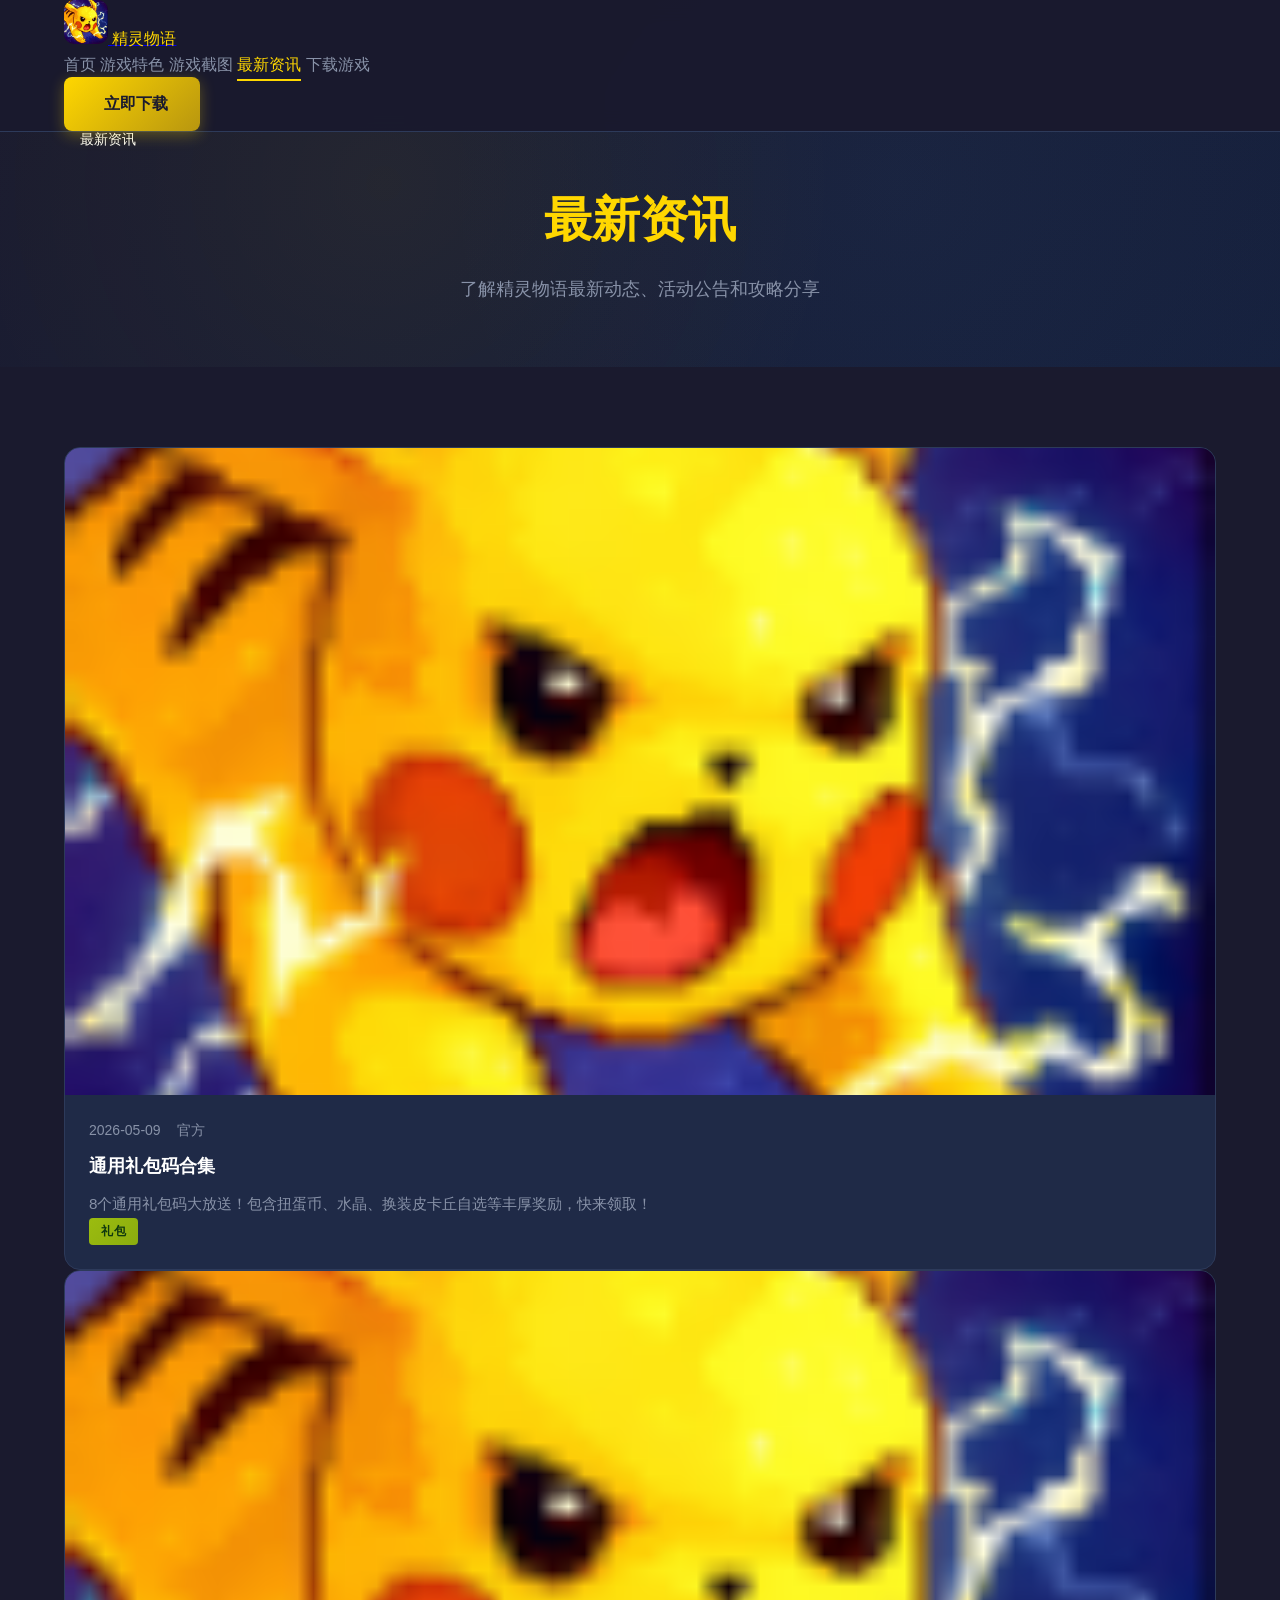
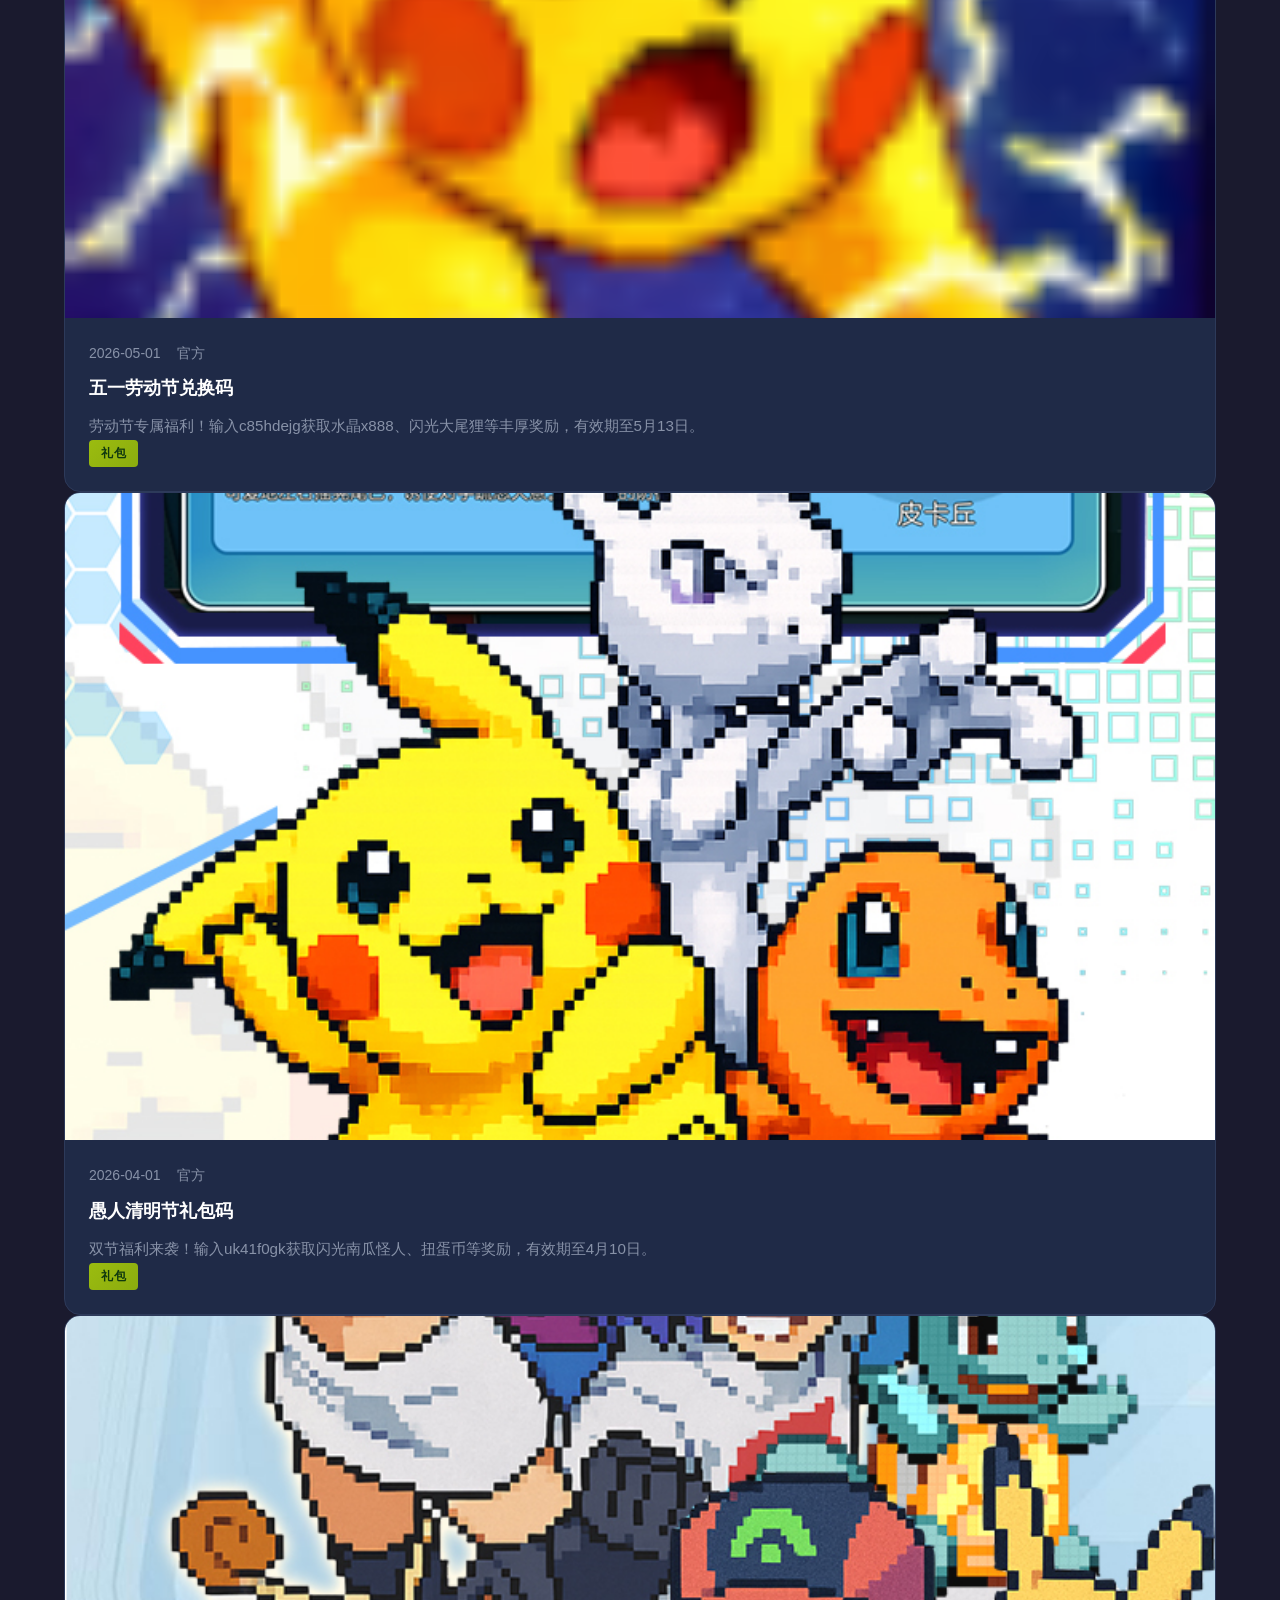
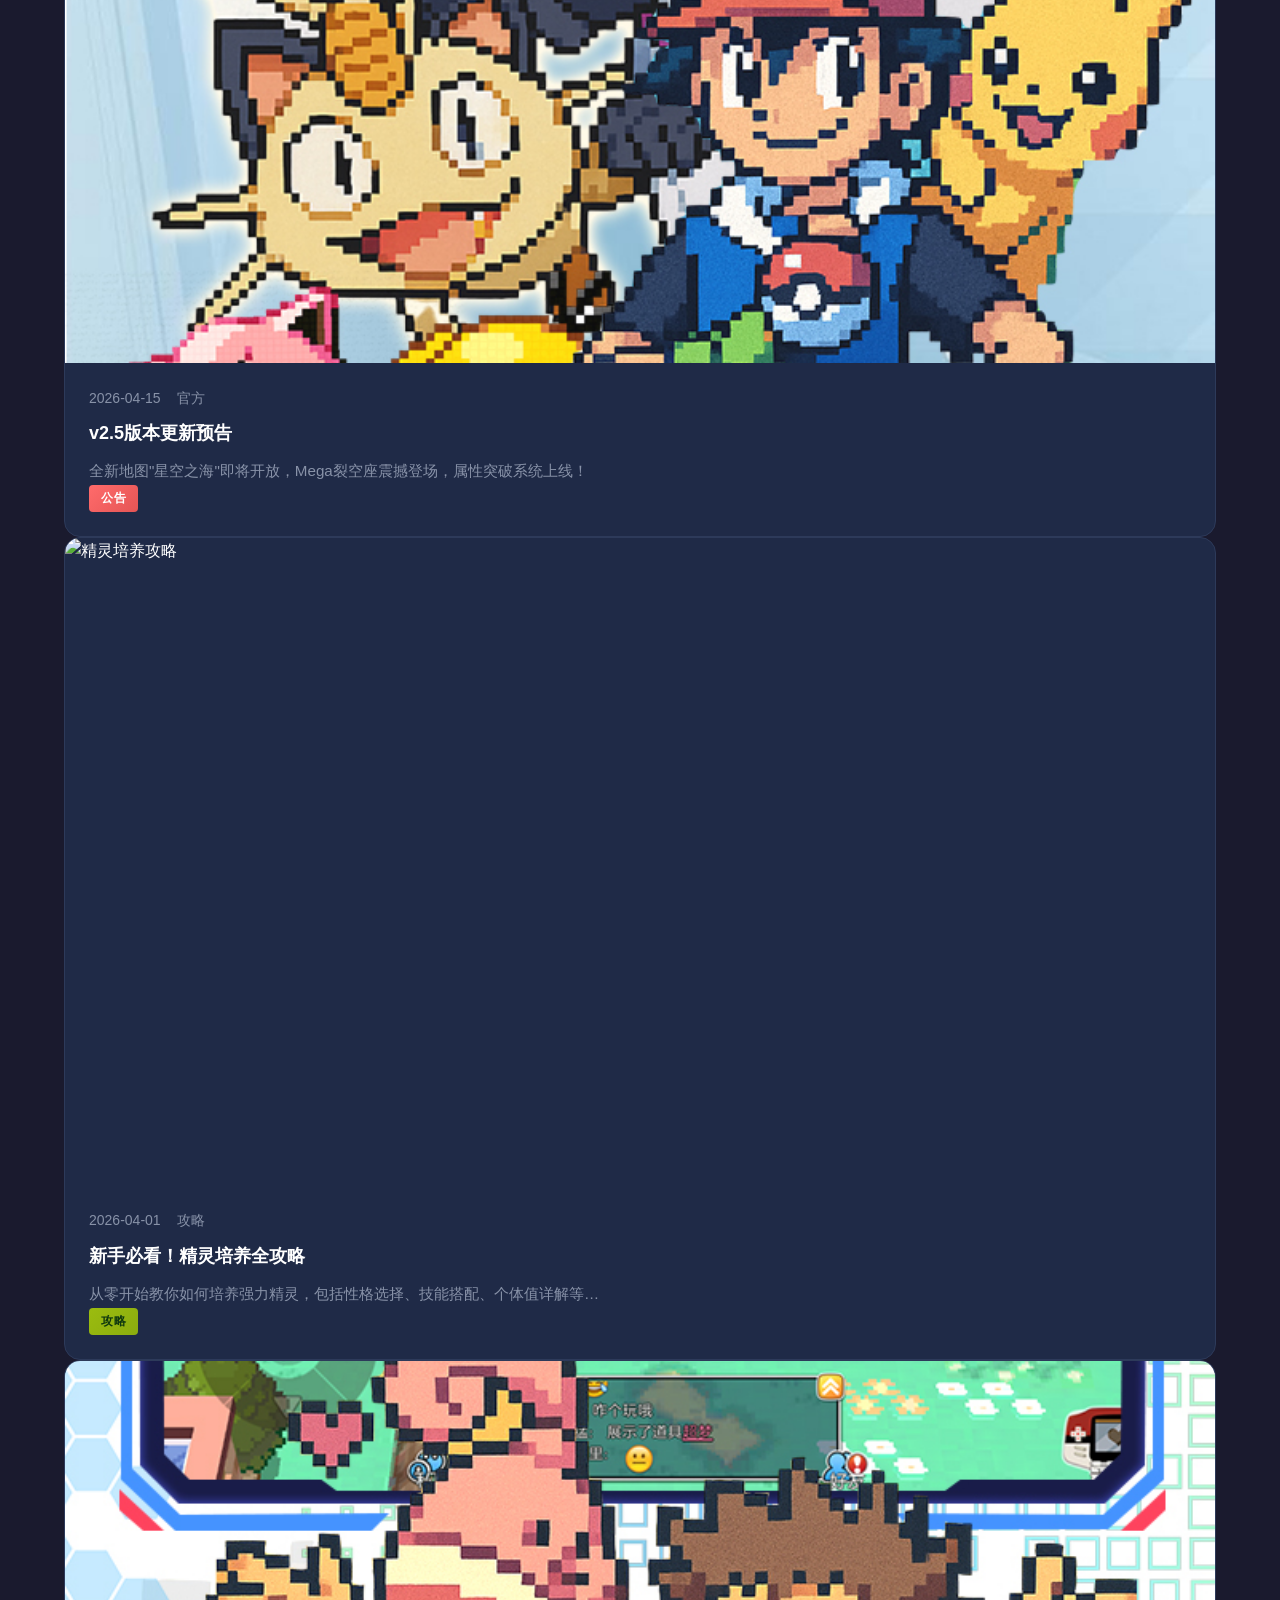
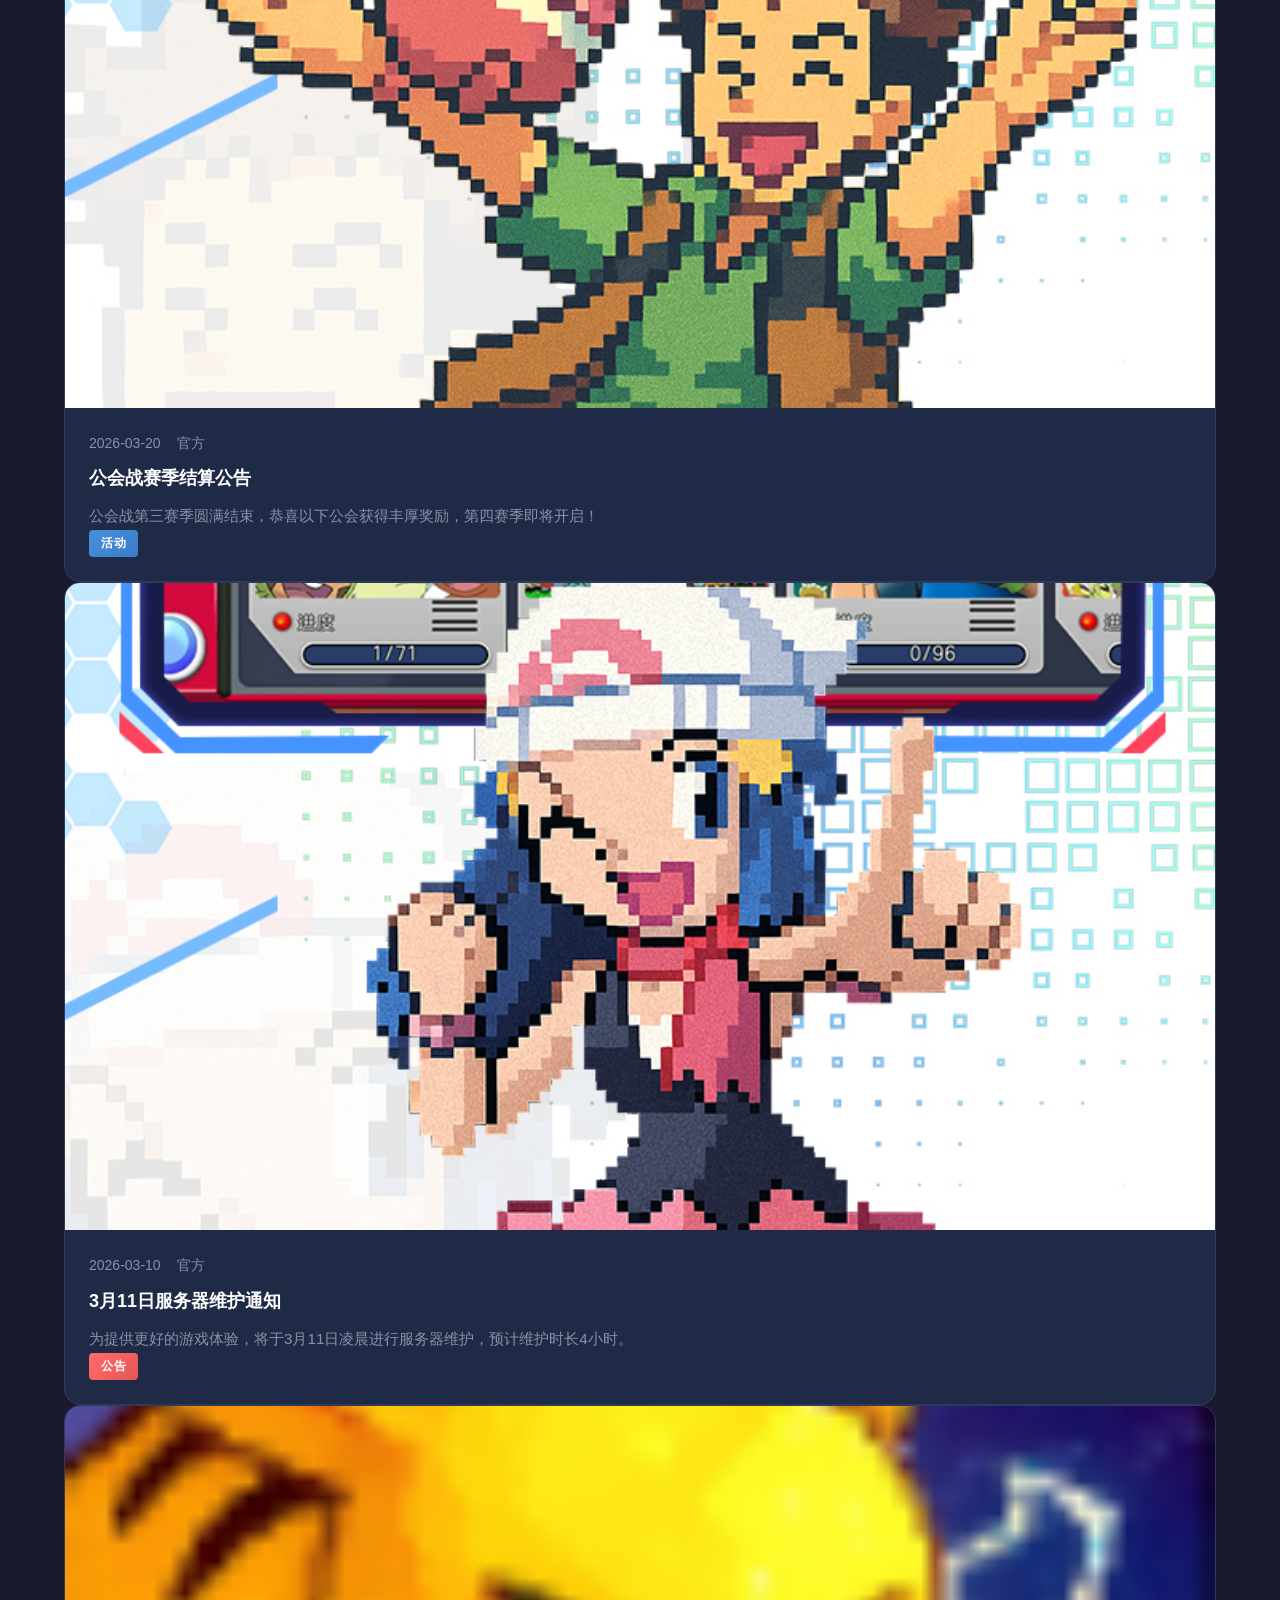
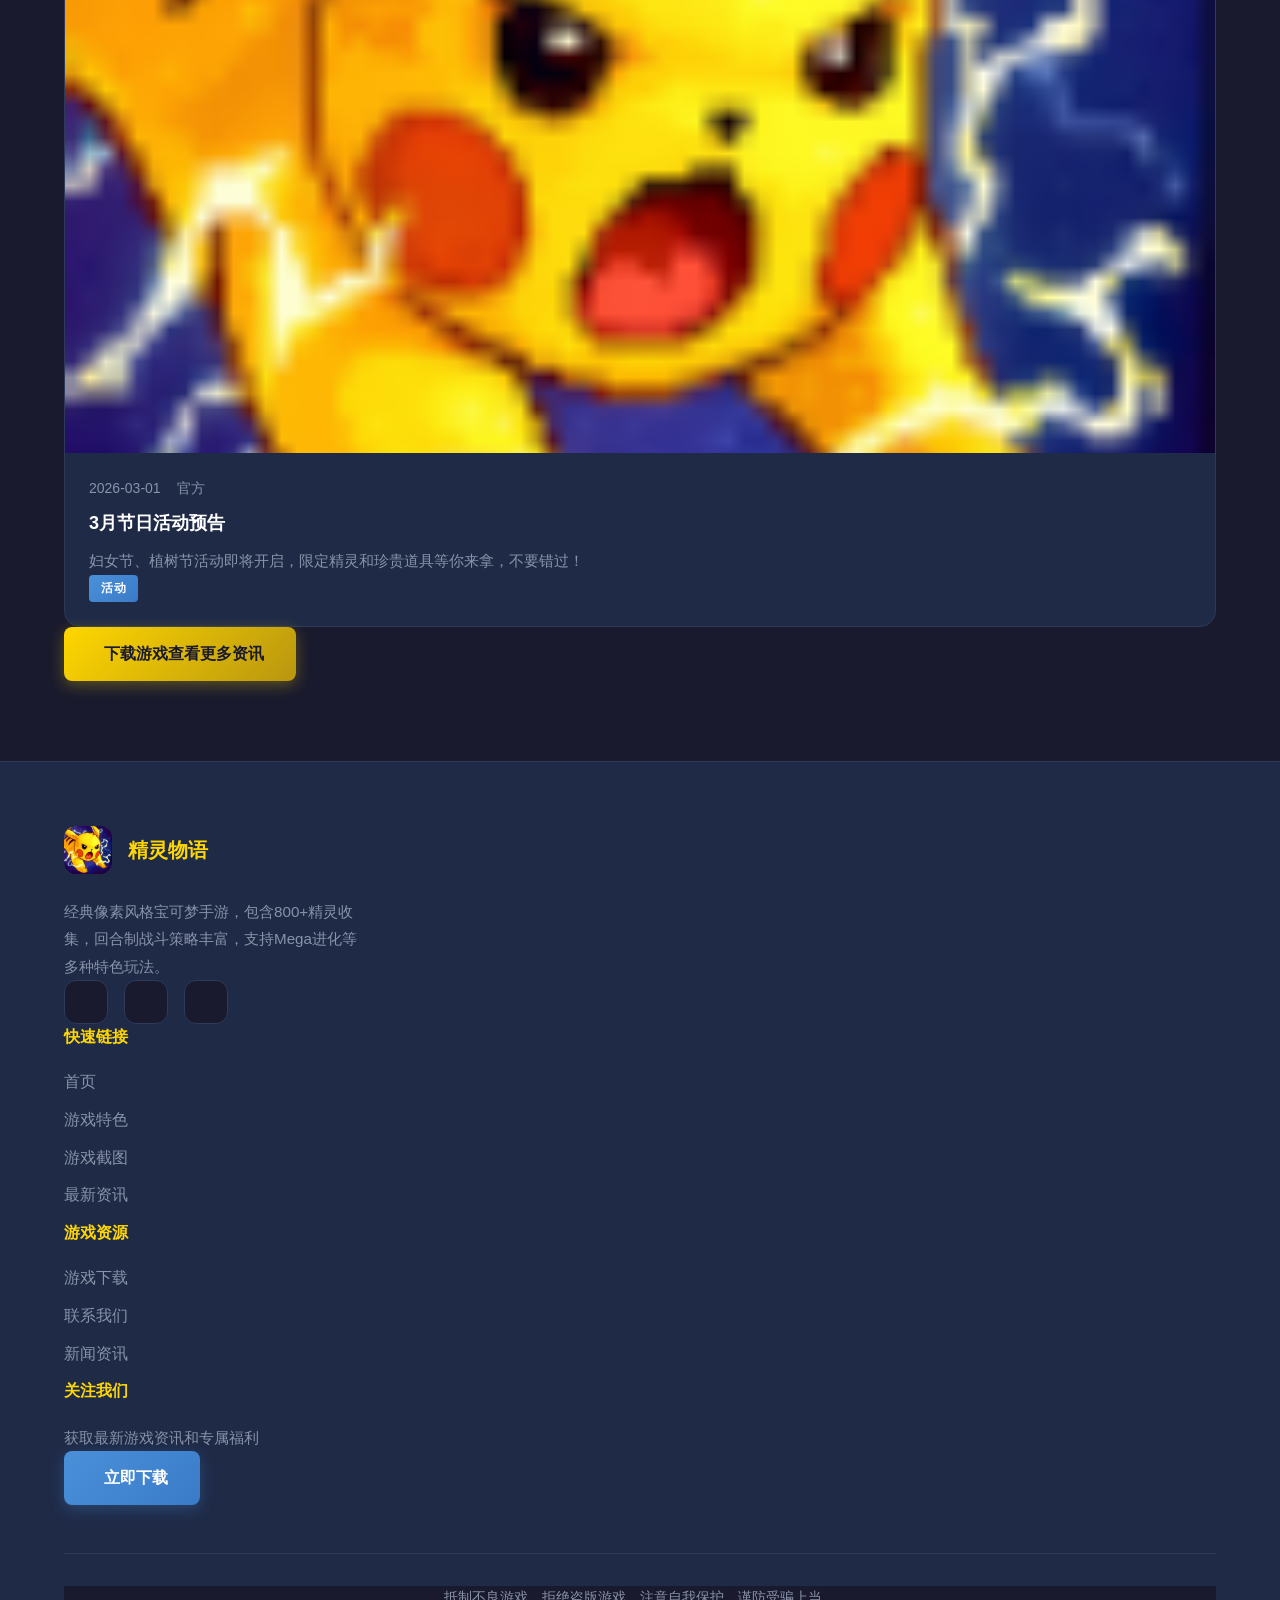
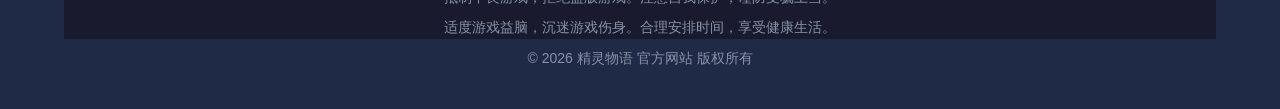
==== articles.html @ d5d8fe82 "Add files via upload" ====
<!DOCTYPE html>
<html lang="zh-CN">
<head>
    <meta charset="UTF-8">
    <meta name="viewport" content="width=device-width, initial-scale=1.0">
    <title>最新资讯 - 精灵物语官方网站</title>
    <meta name="keywords" content="精灵物语资讯, 精灵物语新闻, 精灵物语活动, 手游资讯, 游戏公告, 礼包码">
    <meta name="description" content="精灵物语最新资讯，包括游戏活动公告、更新预告、攻略分享、礼包码等，了解精灵物语最新动态！">
    <meta name="robots" content="index, follow">
    <meta name="theme-color" content="#1a1a2e">
    <link rel="canonical" href="https://kdyg.zdbjl.com/articles.html">
    
    <meta name="msvalidate.01" content="BING_VERIFICATION">
    <meta name="bingbot" content="index, follow">
    <meta name="application-name" content="精灵物语">
    <meta name="msapplication-TileColor" content="#1a1a2e">
    
    <meta property="og:title" content="最新资讯 - 精灵物语">
    <meta property="og:description" content="精灵物语最新资讯，游戏活动公告、更新预告、攻略分享、礼包码！">
    <meta property="og:type" content="website">
    <meta property="og:url" content="https://kdyg.zdbjl.com/articles.html">
    
    <link rel="icon" type="image/png" href="img/logo.png">

    <link rel="stylesheet" href="assets/bootstrap/css/bootstrap.min.css">
    <link rel="stylesheet" href="assets/libs/font-awesome/css/all.min.css">
    <link rel="stylesheet" href="css/style.css">
</head>
<body>
    <div id="jlwy-toast" class="jlwy-toast" role="status" aria-live="polite">
        <div class="jlwy-toast-icon"><i class="fas fa-check"></i></div>
        <span class="jlwy-toast-text"></span>
    </div>

    <header class="jlwy-header">
        <div class="jlwy-container">
            <div class="row align-items-center justify-content-between py-3">
                <div class="col-auto">
                    <a href="index.html" class="d-flex align-items-center gap-2 text-decoration-none">
                        <img src="img/logo.png" alt="精灵物语游戏Logo" width="44" height="44" style="border-radius: 10px;">
                        <span class="fs-4 fw-bold" style="color: var(--jlwy-primary);">精灵物语</span>
                    </a>
                </div>
                
                <nav class="col-auto d-none d-lg-flex align-items-center gap-4">
                    <a href="index.html" class="jlwy-nav-link">首页</a>
                    <a href="features.html" class="jlwy-nav-link">游戏特色</a>
                    <a href="gallery.html" class="jlwy-nav-link">游戏截图</a>
                    <a href="articles.html" class="jlwy-nav-link active">最新资讯</a>
                    <a href="download.html" class="jlwy-nav-link">下载游戏</a>
                </nav>

                <div class="col-auto d-flex align-items-center gap-3">
                    <a href="https://new.yinyouwl.com/y92.0l108/J8y_q4V-5qI8F04iez608g/47Zq.html" 
                       class="jlwy-btn jlwy-btn-primary d-none d-md-flex" target="_blank">
                        <i class="fas fa-download" aria-hidden="true"></i>立即下载
                    </a>
                    <button class="jlwy-mobile-menu-btn d-lg-none btn btn-link p-2" id="mobile-menu-btn" 
                            aria-label="打开菜单" style="color: var(--jlwy-primary); font-size: 1.5rem;">
                        <i class="fas fa-bars"></i>
                    </button>
                </div>
            </div>
        </div>

        <nav class="jlwy-mobile-menu d-lg-none" id="mobile-menu" aria-label="移动端导航">
            <div class="d-flex flex-column gap-1">
                <a href="index.html"><i class="fas fa-home me-2"></i>首页</a>
                <a href="features.html"><i class="fas fa-star me-2"></i>游戏特色</a>
                <a href="gallery.html"><i class="fas fa-images me-2"></i>游戏截图</a>
                <a href="articles.html" class="active"><i class="fas fa-newspaper me-2"></i>最新资讯</a>
                <a href="download.html"><i class="fas fa-download me-2"></i>下载游戏</a>
            </div>
        </nav>
    </header>

    <main>
        <section class="jlwy-page-header">
            <div class="jlwy-container position-relative">
                <nav class="jlwy-breadcrumb" aria-label="面包屑导航">
                    <a href="index.html"><i class="fas fa-home"></i></a>
                    <i class="fas fa-angle-right"></i>
                    <span>最新资讯</span>
                </nav>
                <h1><i class="fas fa-newspaper me-2"></i>最新资讯</h1>
                <p>了解精灵物语最新动态、活动公告和攻略分享</p>
            </div>
        </section>

        <section class="jlwy-section">
            <div class="jlwy-container">
                <div class="row g-4" id="articles-grid">
                    <div class="col-md-6 col-lg-4 jlwy-fade-in">
                        <article class="jlwy-article-card" data-category="gift">
                            <div class="jlwy-article-image">
                                <img src="img/logo.png" alt="通用礼包码合集" loading="lazy">
                            </div>
                            <div class="jlwy-article-body">
                                <div class="jlwy-article-meta">
                                    <span><i class="far fa-calendar me-1"></i>2026-05-09</span>
                                    <span><i class="far fa-user me-1"></i>官方</span>
                                </div>
                                <h2 class="jlwy-article-title">
                                    <a href="articles/article-20260509.html">通用礼包码合集</a>
                                </h2>
                                <p class="jlwy-article-excerpt">8个通用礼包码大放送！包含扭蛋币、水晶、换装皮卡丘自选等丰厚奖励，快来领取！</p>
                                <span class="pixel-badge pixel-badge-green">礼包</span>
                            </div>
                        </article>
                    </div>

                    <div class="col-md-6 col-lg-4 jlwy-fade-in jlwy-delay-1">
                        <article class="jlwy-article-card" data-category="gift">
                            <div class="jlwy-article-image">
                                <img src="img/logo.png" alt="五一劳动节兑换码" loading="lazy">
                            </div>
                            <div class="jlwy-article-body">
                                <div class="jlwy-article-meta">
                                    <span><i class="far fa-calendar me-1"></i>2026-05-01</span>
                                    <span><i class="far fa-user me-1"></i>官方</span>
                                </div>
                                <h2 class="jlwy-article-title">
                                    <a href="articles/article-20260501-new.html">五一劳动节兑换码</a>
                                </h2>
                                <p class="jlwy-article-excerpt">劳动节专属福利！输入c85hdejg获取水晶x888、闪光大尾狸等丰厚奖励，有效期至5月13日。</p>
                                <span class="pixel-badge pixel-badge-green">礼包</span>
                            </div>
                        </article>
                    </div>

                    <div class="col-md-6 col-lg-4 jlwy-fade-in jlwy-delay-2">
                        <article class="jlwy-article-card" data-category="gift">
                            <div class="jlwy-article-image">
                                <img src="img/1.jpg" alt="愚人清明节礼包码" loading="lazy">
                            </div>
                            <div class="jlwy-article-body">
                                <div class="jlwy-article-meta">
                                    <span><i class="far fa-calendar me-1"></i>2026-04-01</span>
                                    <span><i class="far fa-user me-1"></i>官方</span>
                                </div>
                                <h2 class="jlwy-article-title">
                                    <a href="articles/article-20260401.html">愚人清明节礼包码</a>
                                </h2>
                                <p class="jlwy-article-excerpt">双节福利来袭！输入uk41f0gk获取闪光南瓜怪人、扭蛋币等奖励，有效期至4月10日。</p>
                                <span class="pixel-badge pixel-badge-green">礼包</span>
                            </div>
                        </article>
                    </div>

                    <div class="col-md-6 col-lg-4 jlwy-fade-in jlwy-delay-1">
                        <article class="jlwy-article-card" data-category="announcement">
                            <div class="jlwy-article-image">
                                <img src="img/2.jpg" alt="精灵物语版本更新公告" loading="lazy">
                            </div>
                            <div class="jlwy-article-body">
                                <div class="jlwy-article-meta">
                                    <span><i class="far fa-calendar me-1"></i>2026-04-15</span>
                                    <span><i class="far fa-user me-1"></i>官方</span>
                                </div>
                                <h2 class="jlwy-article-title">
                                    <a href="articles/article-20260415.html">v2.5版本更新预告</a>
                                </h2>
                                <p class="jlwy-article-excerpt">全新地图"星空之海"即将开放，Mega裂空座震撼登场，属性突破系统上线！</p>
                                <span class="pixel-badge pixel-badge-accent">公告</span>
                            </div>
                        </article>
                    </div>

                    <div class="col-md-6 col-lg-4 jlwy-fade-in jlwy-delay-2">
                        <article class="jlwy-article-card" data-category="guide">
                            <div class="jlwy-article-image">
                                <img src="img/3.jpg" alt="精灵培养攻略" loading="lazy">
                            </div>
                            <div class="jlwy-article-body">
                                <div class="jlwy-article-meta">
                                    <span><i class="far fa-calendar me-1"></i>2026-04-01</span>
                                    <span><i class="far fa-user me-1"></i>攻略</span>
                                </div>
                                <h2 class="jlwy-article-title">
                                    <a href="articles/article-20260401.html">新手必看！精灵培养全攻略</a>
                                </h2>
                                <p class="jlwy-article-excerpt">从零开始教你如何培养强力精灵，包括性格选择、技能搭配、个体值详解等…</p>
                                <span class="pixel-badge pixel-badge-green">攻略</span>
                            </div>
                        </article>
                    </div>

                    <div class="col-md-6 col-lg-4 jlwy-fade-in jlwy-delay-3">
                        <article class="jlwy-article-card" data-category="activity">
                            <div class="jlwy-article-image">
                                <img src="img/4.jpg" alt="精灵物语公会战" loading="lazy">
                            </div>
                            <div class="jlwy-article-body">
                                <div class="jlwy-article-meta">
                                    <span><i class="far fa-calendar me-1"></i>2026-03-20</span>
                                    <span><i class="far fa-user me-1"></i>官方</span>
                                </div>
                                <h2 class="jlwy-article-title">
                                    <a href="articles/article-20260320.html">公会战赛季结算公告</a>
                                </h2>
                                <p class="jlwy-article-excerpt">公会战第三赛季圆满结束，恭喜以下公会获得丰厚奖励，第四赛季即将开启！</p>
                                <span class="pixel-badge pixel-badge-secondary">活动</span>
                            </div>
                        </article>
                    </div>

                    <div class="col-md-6 col-lg-4 jlwy-fade-in jlwy-delay-4">
                        <article class="jlwy-article-card" data-category="announcement">
                            <div class="jlwy-article-image">
                                <img src="img/5.jpg" alt="精灵物语维护公告" loading="lazy">
                            </div>
                            <div class="jlwy-article-body">
                                <div class="jlwy-article-meta">
                                    <span><i class="far fa-calendar me-1"></i>2026-03-10</span>
                                    <span><i class="far fa-user me-1"></i>官方</span>
                                </div>
                                <h2 class="jlwy-article-title">
                                    <a href="articles/article-20260310.html">3月11日服务器维护通知</a>
                                </h2>
                                <p class="jlwy-article-excerpt">为提供更好的游戏体验，将于3月11日凌晨进行服务器维护，预计维护时长4小时。</p>
                                <span class="pixel-badge pixel-badge-accent">公告</span>
                            </div>
                        </article>
                    </div>

                    <div class="col-md-6 col-lg-4 jlwy-fade-in jlwy-delay-5">
                        <article class="jlwy-article-card" data-category="activity">
                            <div class="jlwy-article-image">
                                <img src="img/logo.png" alt="精灵物语节日活动" loading="lazy">
                            </div>
                            <div class="jlwy-article-body">
                                <div class="jlwy-article-meta">
                                    <span><i class="far fa-calendar me-1"></i>2026-03-01</span>
                                    <span><i class="far fa-user me-1"></i>官方</span>
                                </div>
                                <h2 class="jlwy-article-title">
                                    <a href="articles/article-20260301.html">3月节日活动预告</a>
                                </h2>
                                <p class="jlwy-article-excerpt">妇女节、植树节活动即将开启，限定精灵和珍贵道具等你来拿，不要错过！</p>
                                <span class="pixel-badge pixel-badge-secondary">活动</span>
                            </div>
                        </article>
                    </div>
                </div>

                <div class="text-center mt-5 jlwy-fade-in">
                    <a href="https://new.yinyouwl.com/y92.0l108/J8y_q4V-5qI8F04iez608g/47Zq.html" 
                       class="jlwy-btn jlwy-btn-primary" target="_blank">
                        <i class="fas fa-download me-2"></i>下载游戏查看更多资讯
                    </a>
                </div>
            </div>
        </section>
    </main>

    <footer class="jlwy-footer">
        <div class="jlwy-container">
            <div class="row g-5 mb-5">
                <div class="col-lg-4">
                    <div class="jlwy-footer-brand">
                        <img src="img/logo.png" alt="精灵物语">
                        <span class="jlwy-footer-title">精灵物语</span>
                    </div>
                    <p class="jlwy-footer-text">经典像素风格宝可梦手游，包含800+精灵收集，回合制战斗策略丰富，支持Mega进化等多种特色玩法。</p>
                    <div class="jlwy-social-links mt-4">
                        <a href="javascript:void(0)" class="jlwy-social-link" aria-label="微信" aria-disabled="true"><i class="fab fa-weixin"></i></a>
                        <a href="javascript:void(0)" class="jlwy-social-link" aria-label="QQ" aria-disabled="true"><i class="fab fa-qq"></i></a>
                        <a href="javascript:void(0)" class="jlwy-social-link" aria-label="微博" aria-disabled="true"><i class="fab fa-weibo"></i></a>
                    </div>
                </div>
                <div class="col-6 col-lg-2">
                    <h4 class="jlwy-footer-title-section">快速链接</h4>
                    <ul class="jlwy-footer-links">
                        <li><a href="index.html">首页</a></li>
                        <li><a href="features.html">游戏特色</a></li>
                        <li><a href="gallery.html">游戏截图</a></li>
                        <li><a href="articles.html">最新资讯</a></li>
                    </ul>
                </div>
                <div class="col-6 col-lg-2">
                    <h4 class="jlwy-footer-title-section">游戏资源</h4>
                    <ul class="jlwy-footer-links">
                        <li><a href="download.html">游戏下载</a></li>
                        <li><a href="contact.html">联系我们</a></li>
                        <li><a href="articles.html">新闻资讯</a></li>
                    </ul>
                </div>
                <div class="col-lg-4">
                    <h4 class="jlwy-footer-title-section">关注我们</h4>
                    <p class="jlwy-footer-text mb-3">获取最新游戏资讯和专属福利</p>
                    <a href="https://new.yinyouwl.com/y92.0l108/J8y_q4V-5qI8F04iez608g/47Zq.html" 
                       class="jlwy-btn jlwy-btn-secondary" target="_blank">
                        <i class="fas fa-download me-2"></i>立即下载
                    </a>
                </div>
            </div>
            <div class="jlwy-footer-bottom">
                <div class="p-4 rounded-3 mb-4" style="background: var(--jlwy-bg);">
                    <p class="text-white-50 text-center mb-2" style="font-size: 0.875rem;">
                        <i class="fas fa-exclamation-triangle me-2" style="color: var(--jlwy-warning);"></i>
                        抵制不良游戏，拒绝盗版游戏。注意自我保护，谨防受骗上当。
                    </p>
                    <p class="text-white-50 text-center mb-0" style="font-size: 0.875rem;">适度游戏益脑，沉迷游戏伤身。合理安排时间，享受健康生活。</p>
                </div>
                <p style="color: var(--jlwy-text-muted); font-size: 0.875rem;">© 2026 精灵物语 官方网站 版权所有</p>
            </div>
        </div>
    </footer>

    <button id="back-to-top" class="jlwy-back-to-top" onclick="scrollToTop()" aria-label="返回顶部">
        <i class="fas fa-arrow-up"></i>
    </button>

    <script src="assets/js/jquery-4.0.0.min.js"></script>
    <script src="assets/bootstrap/js/bootstrap.bundle.min.js"></script>
    <script src="js/main.js"></script>
</body>
</html>
---- css/style.css ----
:root {
    --jlwy-primary: #FFD700;
    --jlwy-primary-dark: #B8960F;
    --jlwy-secondary: #4A90D9;
    --jlwy-accent: #FF6B6B;
    --jlwy-bg: #1a1a2e;
    --jlwy-bg-light: #16213e;
    --jlwy-bg-card: #1f2a47;
    --jlwy-border: #2d3a5a;
    --jlwy-border-light: #3d4a6a;
    --jlwy-text: #ffffff;
    --jlwy-text-muted: #8892a8;
    --jlwy-text-dark: #1a1a2e;
    --jlwy-success: #4ade80;
    --jlwy-warning: #fbbf24;
    --jlwy-pixel-green: #9bbc0f;
    --jlwy-pixel-green-dark: #8bac0f;
    --jlwy-pixel-blue: #306230;
    --jlwy-pixel-light: #0f380f;
}

* {
    margin: 0;
    padding: 0;
    box-sizing: border-box;
}

html {
    scroll-behavior: smooth;
}

body {
    font-family: -apple-system, BlinkMacSystemFont, 'Segoe UI', Roboto, 'Helvetica Neue', Arial, sans-serif;
    background-color: var(--jlwy-bg);
    color: var(--jlwy-text);
    line-height: 1.6;
    overflow-x: hidden;
}

.jlwy-container {
    max-width: 1200px;
    margin: 0 auto;
    padding: 0 1.5rem;
}

.jlwy-section {
    padding: 5rem 0;
}

.jlwy-section-title {
    text-align: center;
    margin-bottom: 3rem;
}

.jlwy-section-title h2 {
    font-size: clamp(1.75rem, 4vw, 2.5rem);
    font-weight: 700;
    color: var(--jlwy-primary);
    margin-bottom: 1rem;
    letter-spacing: -0.02em;
}

.jlwy-section-title p {
    color: var(--jlwy-text-muted);
    font-size: 1.1rem;
    max-width: 600px;
    margin: 0 auto;
}

.jlwy-title-bar {
    width: 60px;
    height: 4px;
    background: linear-gradient(90deg, var(--jlwy-primary), var(--jlwy-accent));
    margin: 1rem auto;
    border-radius: 2px;
}

.pixel-badge {
    display: inline-block;
    padding: 0.25rem 0.75rem;
    font-size: 0.75rem;
    font-weight: 600;
    border-radius: 4px;
    background: linear-gradient(135deg, var(--jlwy-primary), var(--jlwy-primary-dark));
    color: var(--jlwy-text-dark);
    text-transform: uppercase;
    letter-spacing: 0.05em;
}

.pixel-badge-secondary {
    background: linear-gradient(135deg, var(--jlwy-secondary), #3a7bc8);
    color: white;
}

.pixel-badge-accent {
    background: linear-gradient(135deg, var(--jlwy-accent), #e55555);
    color: white;
}

.pixel-badge-green {
    background: linear-gradient(135deg, var(--jlwy-pixel-green), var(--jlwy-pixel-green-dark));
    color: var(--jlwy-pixel-light);
}

.jlwy-btn {
    display: inline-flex;
    align-items: center;
    justify-content: center;
    gap: 0.5rem;
    padding: 0.875rem 2rem;
    font-size: 1rem;
    font-weight: 600;
    border: none;
    border-radius: 8px;
    cursor: pointer;
    transition: all 0.3s ease;
    text-decoration: none;
}

.jlwy-btn-primary {
    background: linear-gradient(135deg, var(--jlwy-primary), var(--jlwy-primary-dark));
    color: var(--jlwy-text-dark);
    box-shadow: 0 4px 15px rgba(255, 215, 0, 0.3);
}

.jlwy-btn-primary:hover {
    transform: translateY(-2px);
    box-shadow: 0 6px 20px rgba(255, 215, 0, 0.4);
    color: var(--jlwy-text-dark);
}

.jlwy-btn-secondary {
    background: linear-gradient(135deg, var(--jlwy-secondary), #3a7bc8);
    color: white;
    box-shadow: 0 4px 15px rgba(74, 144, 217, 0.3);
}

.jlwy-btn-secondary:hover {
    transform: translateY(-2px);
    box-shadow: 0 6px 20px rgba(74, 144, 217, 0.4);
    color: white;
}

.jlwy-btn-outline {
    background: transparent;
    border: 2px solid var(--jlwy-primary);
    color: var(--jlwy-primary);
}

.jlwy-btn-outline:hover {
    background: var(--jlwy-primary);
    color: var(--jlwy-text-dark);
}

.jlwy-card {
    background: var(--jlwy-bg-card);
    border: 1px solid var(--jlwy-border);
    border-radius: 16px;
    overflow: hidden;
    transition: all 0.3s ease;
}

.jlwy-card:hover {
    transform: translateY(-4px);
    box-shadow: 0 12px 40px rgba(0, 0, 0, 0.3);
    border-color: var(--jlwy-border-light);
}

.jlwy-card-image {
    position: relative;
    overflow: hidden;
    aspect-ratio: 16 / 10;
}

.jlwy-card-image img {
    width: 100%;
    height: 100%;
    object-fit: cover;
    transition: transform 0.4s ease;
}

.jlwy-card:hover .jlwy-card-image img {
    transform: scale(1.05);
}

.jlwy-card-body {
    padding: 1.5rem;
}

.jlwy-card-title {
    font-size: 1.25rem;
    font-weight: 700;
    color: var(--jlwy-text);
    margin-bottom: 0.75rem;
}

.jlwy-card-text {
    color: var(--jlwy-text-muted);
    font-size: 0.95rem;
    line-height: 1.7;
}

.jlwy-nav {
    display: flex;
    align-items: center;
    gap: 2rem;
}

.jlwy-nav-link {
    color: var(--jlwy-text-muted);
    text-decoration: none;
    font-weight: 500;
    padding: 0.5rem 0;
    position: relative;
    transition: color 0.3s ease;
}

.jlwy-nav-link::after {
    content: '';
    position: absolute;
    bottom: 0;
    left: 0;
    width: 0;
    height: 2px;
    background: var(--jlwy-primary);
    transition: width 0.3s ease;
}

.jlwy-nav-link:hover,
.jlwy-nav-link.active {
    color: var(--jlwy-primary);
}

.jlwy-nav-link:hover::after,
.jlwy-nav-link.active::after {
    width: 100%;
}

.jlwy-header {
    position: fixed;
    top: 0;
    left: 0;
    right: 0;
    z-index: 1000;
    background: rgba(26, 26, 46, 0.95);
    backdrop-filter: blur(10px);
    border-bottom: 1px solid var(--jlwy-border);
    transition: all 0.3s ease;
}

.jlwy-header.scrolled {
    background: rgba(26, 26, 46, 0.98);
    box-shadow: 0 4px 20px rgba(0, 0, 0, 0.3);
}

.jlwy-hero {
    min-height: 100vh;
    display: flex;
    align-items: center;
    padding-top: 80px;
    background: linear-gradient(135deg, var(--jlwy-bg) 0%, var(--jlwy-bg-light) 100%);
    position: relative;
    overflow: hidden;
}

.jlwy-hero::before {
    content: '';
    position: absolute;
    inset: 0;
    background:
        radial-gradient(circle at 20% 50%, rgba(255, 215, 0, 0.05) 0%, transparent 50%),
        radial-gradient(circle at 80% 80%, rgba(74, 144, 217, 0.05) 0%, transparent 50%);
    pointer-events: none;
}

.jlwy-hero-content {
    position: relative;
    z-index: 1;
}

.jlwy-hero h1 {
    font-size: clamp(2.5rem, 6vw, 4rem);
    font-weight: 800;
    line-height: 1.1;
    margin-bottom: 1.5rem;
    background: linear-gradient(135deg, var(--jlwy-primary), var(--jlwy-accent));
    -webkit-background-clip: text;
    -webkit-text-fill-color: transparent;
    background-clip: text;
}

.jlwy-hero p {
    font-size: clamp(1rem, 2vw, 1.25rem);
    color: var(--jlwy-text-muted);
    max-width: 500px;
    margin-bottom: 2rem;
    line-height: 1.8;
}

.jlwy-hero-buttons {
    display: flex;
    flex-wrap: wrap;
    gap: 1rem;
}

.jlwy-hero-stats {
    display: flex;
    gap: 3rem;
    margin-top: 3rem;
}

.jlwy-stat {
    text-align: center;
}

.jlwy-stat-value {
    font-size: 2rem;
    font-weight: 800;
    color: var(--jlwy-primary);
    line-height: 1;
}

.jlwy-stat-label {
    font-size: 0.875rem;
    color: var(--jlwy-text-muted);
    margin-top: 0.5rem;
}

.jlwy-hero-image {
    position: relative;
}

.jlwy-hero-frame {
    position: relative;
    background: linear-gradient(145deg, #2a2a4a, #1a1a2e);
    border-radius: 24px;
    padding: 12px;
    box-shadow:
        0 25px 60px rgba(0, 0, 0, 0.4),
        0 0 0 1px var(--jlwy-border),
        inset 0 1px 0 rgba(255, 255, 255, 0.05);
}

.jlwy-hero-screen {
    position: relative;
    border-radius: 16px;
    overflow: hidden;
    background: #000;
}

.jlwy-phone-notch {
    position: absolute;
    top: 8px;
    left: 50%;
    transform: translateX(-50%);
    width: 80px;
    height: 24px;
    background: #000;
    border-radius: 0 0 16px 16px;
    z-index: 10;
}

.jlwy-phone-notch::before {
    content: '';
    position: absolute;
    top: 6px;
    left: 50%;
    transform: translateX(-50%);
    width: 8px;
    height: 8px;
    background: #1a1a2e;
    border-radius: 50%;
}

.jlwy-phone-home {
    width: 60px;
    height: 4px;
    background: rgba(255, 255, 255, 0.3);
    border-radius: 2px;
    margin: 8px auto 4px;
}

.jlwy-carousel {
    position: relative;
}

.jlwy-carousel .carousel-indicators {
    bottom: 16px;
}

.jlwy-carousel .carousel-indicators button {
    width: 10px;
    height: 10px;
    border-radius: 50%;
    background: rgba(255, 255, 255, 0.4);
    border: none;
    margin: 0 4px;
    transition: all 0.3s ease;
}

.jlwy-carousel .carousel-indicators button.active {
    background: var(--jlwy-primary);
    transform: scale(1.2);
}

.jlwy-carousel .carousel-control-prev,
.jlwy-carousel .carousel-control-next {
    width: 40px;
    height: 40px;
    top: 50%;
    transform: translateY(-50%);
    background: rgba(0, 0, 0, 0.5);
    border-radius: 50%;
    opacity: 0;
    transition: opacity 0.3s ease;
}

.jlwy-carousel:hover .carousel-control-prev,
.jlwy-carousel:hover .carousel-control-next {
    opacity: 1;
}

.jlwy-carousel .carousel-control-prev {
    left: 12px;
}

.jlwy-carousel .carousel-control-next {
    right: 12px;
}

.jlwy-feature-icon {
    width: 72px;
    height: 72px;
    display: flex;
    align-items: center;
    justify-content: center;
    font-size: 1.75rem;
    background: linear-gradient(135deg, var(--jlwy-bg-light), var(--jlwy-bg-card));
    border: 2px solid var(--jlwy-border);
    border-radius: 16px;
    margin-bottom: 1.5rem;
    transition: all 0.3s ease;
}

.jlwy-card:hover .jlwy-feature-icon {
    border-color: var(--jlwy-primary);
    transform: scale(1.05);
}

.jlwy-gallery-grid {
    display: grid;
    grid-template-columns: repeat(auto-fit, minmax(280px, 1fr));
    gap: 1.5rem;
}

.jlwy-gallery-item {
    position: relative;
    border-radius: 16px;
    overflow: hidden;
    cursor: pointer;
    aspect-ratio: 16 / 10;
    border: none;
    background: none;
    padding: 0;
    width: 100%;
    text-align: left;
}

.jlwy-gallery-item img {
    width: 100%;
    height: 100%;
    object-fit: cover;
    transition: transform 0.4s ease;
}

.jlwy-gallery-item:hover img {
    transform: scale(1.1);
}

.jlwy-gallery-overlay {
    position: absolute;
    inset: 0;
    background: linear-gradient(to top, rgba(0,0,0,0.7), transparent);
    opacity: 0;
    transition: opacity 0.3s ease;
    display: flex;
    align-items: flex-end;
    padding: 1.5rem;
}

.jlwy-gallery-item:hover .jlwy-gallery-overlay {
    opacity: 1;
}

.jlwy-gallery-overlay span {
    color: white;
    font-weight: 600;
}

.jlwy-modal {
    position: fixed;
    inset: 0;
    background: rgba(0, 0, 0, 0.9);
    display: flex;
    align-items: center;
    justify-content: center;
    z-index: 2000;
    opacity: 0;
    visibility: hidden;
    transition: all 0.3s ease;
}

.jlwy-modal.active {
    opacity: 1;
    visibility: visible;
}

.jlwy-modal img {
    max-width: 90vw;
    max-height: 90vh;
    object-fit: contain;
    border-radius: 8px;
}

.jlwy-modal-close {
    position: absolute;
    top: 20px;
    right: 20px;
    width: 48px;
    height: 48px;
    background: rgba(255, 255, 255, 0.1);
    border: none;
    border-radius: 50%;
    color: white;
    font-size: 1.5rem;
    cursor: pointer;
    transition: all 0.3s ease;
}

.jlwy-modal-close:hover {
    background: var(--jlwy-accent);
}

.jlwy-download-section {
    background: linear-gradient(135deg, var(--jlwy-bg-light), var(--jlwy-bg));
    position: relative;
}

.jlwy-download-box {
    background: linear-gradient(145deg, var(--jlwy-bg-card), var(--jlwy-bg-light));
    border: 1px solid var(--jlwy-border);
    border-radius: 24px;
    padding: 3rem;
    text-align: center;
    max-width: 600px;
    margin: 0 auto;
    position: relative;
    overflow: hidden;
}

.jlwy-download-box::before {
    content: '';
    position: absolute;
    top: -50%;
    left: -50%;
    width: 200%;
    height: 200%;
    background: radial-gradient(circle, rgba(255, 215, 0, 0.1) 0%, transparent 50%);
    animation: pulse-bg 4s ease-in-out infinite;
}

@keyframes pulse-bg {
    0%, 100% { transform: scale(1); opacity: 0.5; }
    50% { transform: scale(1.1); opacity: 1; }
}

.jlwy-progress-bar {
    height: 12px;
    background: var(--jlwy-bg);
    border-radius: 6px;
    overflow: hidden;
    margin: 1.5rem 0 1rem;
}

.jlwy-progress-fill {
    height: 100%;
    background: linear-gradient(90deg, var(--jlwy-primary), var(--jlwy-accent));
    border-radius: 6px;
    transition: width 1s ease;
}

.jlwy-footer {
    background: var(--jlwy-bg-card);
    border-top: 1px solid var(--jlwy-border);
    padding: 4rem 0 2rem;
}

.jlwy-footer-brand {
    display: flex;
    align-items: center;
    gap: 1rem;
    margin-bottom: 1.5rem;
}

.jlwy-footer-brand img {
    width: 48px;
    height: 48px;
    border-radius: 12px;
}

.jlwy-footer-title {
    font-size: 1.25rem;
    font-weight: 700;
    color: var(--jlwy-primary);
}

.jlwy-footer-text {
    color: var(--jlwy-text-muted);
    font-size: 0.95rem;
    line-height: 1.8;
    max-width: 300px;
}

.jlwy-footer-title-section {
    font-size: 1rem;
    font-weight: 600;
    color: var(--jlwy-primary);
    margin-bottom: 1.25rem;
}

.jlwy-footer-links {
    list-style: none;
    padding: 0;
    margin: 0;
}

.jlwy-footer-links li {
    margin-bottom: 0.75rem;
}

.jlwy-footer-links a {
    color: var(--jlwy-text-muted);
    text-decoration: none;
    transition: color 0.3s ease;
}

.jlwy-footer-links a:hover {
    color: var(--jlwy-primary);
}

.jlwy-social-links {
    display: flex;
    gap: 1rem;
}

.jlwy-social-link {
    width: 44px;
    height: 44px;
    display: flex;
    align-items: center;
    justify-content: center;
    background: var(--jlwy-bg);
    border: 1px solid var(--jlwy-border);
    border-radius: 12px;
    color: var(--jlwy-text-muted);
    font-size: 1.25rem;
    transition: all 0.3s ease;
}

.jlwy-social-link:hover {
    background: var(--jlwy-primary);
    border-color: var(--jlwy-primary);
    color: var(--jlwy-text-dark);
    transform: translateY(-2px);
}

.jlwy-footer-bottom {
    border-top: 1px solid var(--jlwy-border);
    margin-top: 3rem;
    padding-top: 2rem;
    text-align: center;
}

.jlwy-footer-bottom p {
    color: var(--jlwy-text-muted);
    font-size: 0.875rem;
    margin-bottom: 0.5rem;
}

.jlwy-back-to-top {
    position: fixed;
    bottom: 30px;
    right: 30px;
    width: 48px;
    height: 48px;
    background: linear-gradient(135deg, var(--jlwy-primary), var(--jlwy-primary-dark));
    border: none;
    border-radius: 50%;
    color: var(--jlwy-text-dark);
    font-size: 1.25rem;
    cursor: pointer;
    opacity: 0;
    visibility: hidden;
    transition: all 0.3s ease;
    z-index: 100;
    box-shadow: 0 4px 15px rgba(255, 215, 0, 0.3);
}

.jlwy-back-to-top.visible {
    opacity: 1;
    visibility: visible;
}

.jlwy-back-to-top:hover {
    transform: translateY(-4px);
    box-shadow: 0 6px 20px rgba(255, 215, 0, 0.4);
}

.jlwy-float-btn {
    position: fixed;
    bottom: 30px;
    left: 30px;
    display: flex;
    align-items: center;
    gap: 0.5rem;
    padding: 0.75rem 1.25rem;
    background: linear-gradient(135deg, var(--jlwy-success), #22c55e);
    border: none;
    border-radius: 50px;
    color: white;
    font-weight: 600;
    text-decoration: none;
    box-shadow: 0 4px 15px rgba(74, 222, 128, 0.3);
    transition: all 0.3s ease;
    z-index: 100;
}

.jlwy-float-btn:hover {
    transform: translateY(-2px);
    box-shadow: 0 6px 20px rgba(74, 222, 128, 0.4);
    color: white;
}

.jlwy-article-card {
    background: var(--jlwy-bg-card);
    border: 1px solid var(--jlwy-border);
    border-radius: 16px;
    overflow: hidden;
    transition: all 0.3s ease;
}

.jlwy-article-card:hover {
    transform: translateY(-4px);
    box-shadow: 0 12px 40px rgba(0, 0, 0, 0.3);
    border-color: var(--jlwy-border-light);
}

.jlwy-article-image {
    aspect-ratio: 16 / 9;
    overflow: hidden;
}

.jlwy-article-image img {
    width: 100%;
    height: 100%;
    object-fit: cover;
    transition: transform 0.4s ease;
}

.jlwy-article-card:hover .jlwy-article-image img {
    transform: scale(1.05);
}

.jlwy-article-body {
    padding: 1.5rem;
}

.jlwy-article-meta {
    display: flex;
    align-items: center;
    gap: 1rem;
    font-size: 0.875rem;
    color: var(--jlwy-text-muted);
    margin-bottom: 0.75rem;
}

.jlwy-article-title {
    font-size: 1.125rem;
    font-weight: 700;
    color: var(--jlwy-text);
    margin-bottom: 0.75rem;
    line-height: 1.4;
}

.jlwy-article-title a {
    color: inherit;
    text-decoration: none;
    transition: color 0.3s ease;
}

.jlwy-article-title a:hover {
    color: var(--jlwy-primary);
}

.jlwy-article-excerpt {
    color: var(--jlwy-text-muted);
    font-size: 0.95rem;
    line-height: 1.7;
    display: -webkit-box;
    -webkit-line-clamp: 2;
    -webkit-box-orient: vertical;
    overflow: hidden;
}

.jlwy-breadcrumb {
    display: flex;
    align-items: center;
    gap: 0.5rem;
    font-size: 0.875rem;
    color: var(--jlwy-text-muted);
    margin-bottom: 2rem;
}

.jlwy-breadcrumb a {
    color: var(--jlwy-text-muted);
    text-decoration: none;
    transition: color 0.3s ease;
}

.jlwy-breadcrumb a:hover {
    color: var(--jlwy-primary);
}

.jlwy-breadcrumb span {
    color: var(--jlwy-text);
}

.jlwy-page-header {
    padding: 8rem 0 4rem;
    background: linear-gradient(135deg, var(--jlwy-bg), var(--jlwy-bg-light));
    text-align: center;
    position: relative;
    overflow: hidden;
}

.jlwy-page-header::before {
    content: '';
    position: absolute;
    inset: 0;
    background:
        radial-gradient(circle at 30% 50%, rgba(255, 215, 0, 0.05) 0%, transparent 50%),
        radial-gradient(circle at 70% 50%, rgba(74, 144, 217, 0.05) 0%, transparent 50%);
}

.jlwy-page-header h1 {
    font-size: clamp(2rem, 5vw, 3rem);
    font-weight: 800;
    color: var(--jlwy-primary);
    margin-bottom: 1rem;
    position: relative;
}

.jlwy-page-header p {
    font-size: 1.1rem;
    color: var(--jlwy-text-muted);
    max-width: 600px;
    margin: 0 auto;
    position: relative;
}

.jlwy-code-box {
    background: var(--jlwy-bg);
    border: 2px solid var(--jlwy-border);
    border-radius: 8px;
    padding: 1rem 1.5rem;
    font-family: 'Courier New', monospace;
    font-size: 1.25rem;
    color: var(--jlwy-primary);
    text-align: center;
    letter-spacing: 2px;
}

.jlwy-highlight-box {
    background: var(--jlwy-bg);
    border: 2px solid var(--jlwy-primary);
    border-radius: 16px;
    padding: 2rem;
}

.jlwy-code-list {
    list-style: none;
    padding: 0;
    margin: 0;
}

.jlwy-code-list li {
    background: var(--jlwy-bg-card);
    border: 1px solid var(--jlwy-border);
    border-radius: 12px;
    padding: 1.25rem 1.5rem;
    margin-bottom: 1rem;
    display: flex;
    justify-content: space-between;
    align-items: center;
    transition: all 0.3s ease;
}

.jlwy-code-list li:hover {
    border-color: var(--jlwy-primary);
    transform: translateX(4px);
}

.jlwy-code-item-code {
    font-family: 'Courier New', monospace;
    font-size: 1.1rem;
    color: var(--jlwy-primary);
    font-weight: 600;
}

.jlwy-code-item-reward {
    color: var(--jlwy-text-muted);
    font-size: 0.9rem;
}

@media (max-width: 768px) {
    .jlwy-hero {
        min-height: auto;
        padding: 6rem 0 3rem;
    }

    .jlwy-hero-stats {
        gap: 1.5rem;
    }

    .jlwy-stat-value {
        font-size: 1.5rem;
    }

    .jlwy-nav {
        display: none;
    }

    .jlwy-mobile-menu-btn {
        display: flex;
    }

    .jlwy-section {
        padding: 3rem 0;
    }

    .jlwy-footer-links {
        margin-bottom: 2rem;
    }
}

@media (min-width: 769px) {
    .jlwy-mobile-menu {
        display: none;
    }

    .jlwy-mobile-menu-btn {
        display: none;
    }
}

@media (prefers-reduced-motion: reduce) {
    *,
    *::before,
    *::after {
        animation-duration: 0.01ms !important;
        animation-iteration-count: 1 !important;
        transition-duration: 0.01ms !important;
    }

    .jlwy-fade-in {
        opacity: 1;
        transform: none;
    }

    html {
        scroll-behavior: auto;
    }
}

.jlwy-mobile-menu {
    position: fixed;
    top: 72px;
    left: 0;
    right: 0;
    background: var(--jlwy-bg);
    border-bottom: 1px solid var(--jlwy-border);
    padding: 1rem;
    z-index: 1001;
    touch-action: manipulation;
    -webkit-tap-highlight-color: transparent;
}

.jlwy-mobile-menu.hidden {
    display: none;
}

.jlwy-mobile-menu a {
    display: block;
    padding: 0.75rem 1rem;
    color: var(--jlwy-text-muted);
    text-decoration: none;
    border-radius: 8px;
    transition: all 0.3s ease;
}

.jlwy-mobile-menu a:hover,
.jlwy-mobile-menu a.active {
    background: var(--jlwy-bg-card);
    color: var(--jlwy-primary);
}

.jlwy-fade-in {
    opacity: 0;
    transform: translateY(20px);
    transition: all 0.6s ease;
}

.jlwy-fade-in.visible {
    opacity: 1;
    transform: translateY(0);
}

.jlwy-delay-1 { transition-delay: 0.1s; }
.jlwy-delay-2 { transition-delay: 0.2s; }
.jlwy-delay-3 { transition-delay: 0.3s; }
.jlwy-delay-4 { transition-delay: 0.4s; }
.jlwy-delay-5 { transition-delay: 0.5s; }
.jlwy-delay-6 { transition-delay: 0.6s; }

.jlwy-toast {
    position: fixed;
    bottom: 100px;
    left: 50%;
    transform: translateX(-50%) translateY(100px);
    background: var(--jlwy-bg-card);
    border: 1px solid var(--jlwy-border);
    border-radius: 12px;
    padding: 1rem 1.5rem;
    display: flex;
    align-items: center;
    gap: 0.75rem;
    z-index: 3000;
    opacity: 0;
    visibility: hidden;
    transition: all 0.3s ease;
    box-shadow: 0 10px 40px rgba(0, 0, 0, 0.4);
}

.jlwy-toast.show {
    opacity: 1;
    visibility: visible;
    transform: translateX(-50%) translateY(0);
}

.jlwy-toast-icon {
    width: 32px;
    height: 32px;
    background: var(--jlwy-success);
    border-radius: 50%;
    display: flex;
    align-items: center;
    justify-content: center;
    color: white;
}

.jlwy-toast-text {
    font-weight: 500;
}
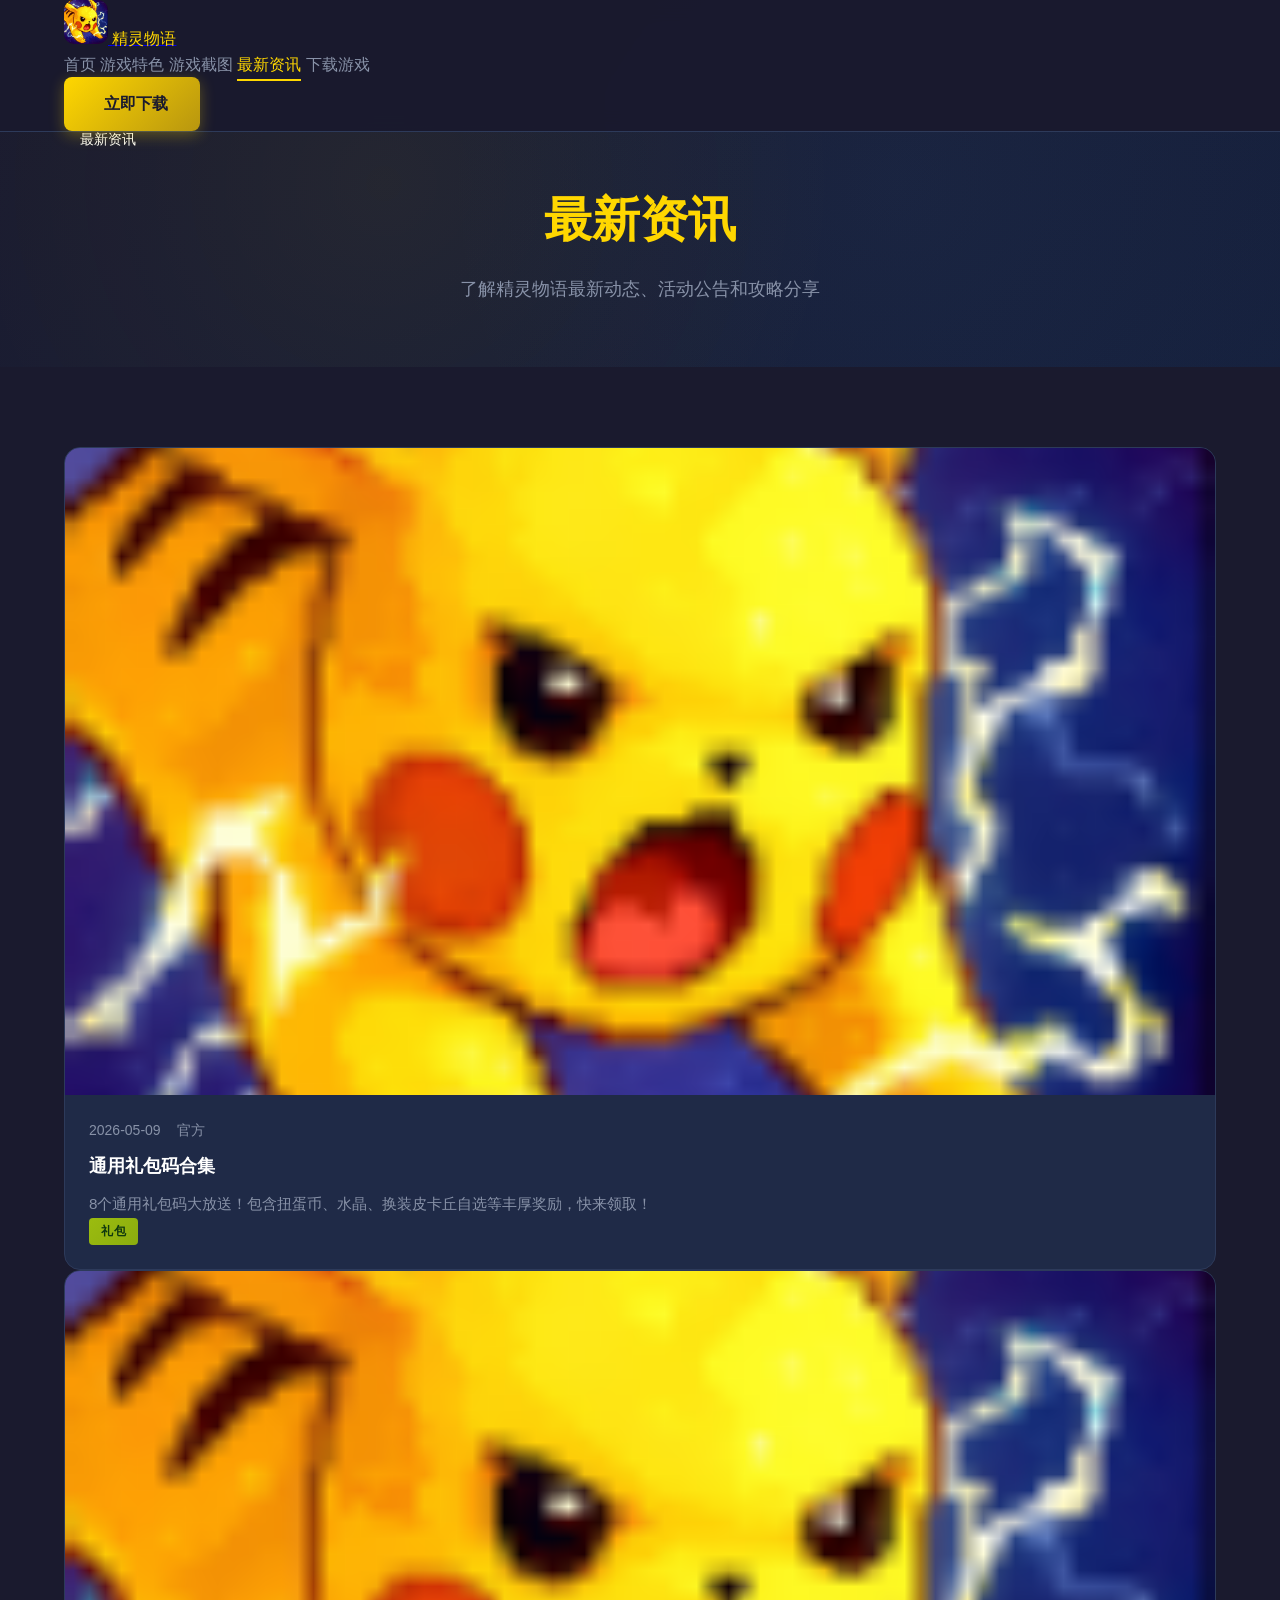
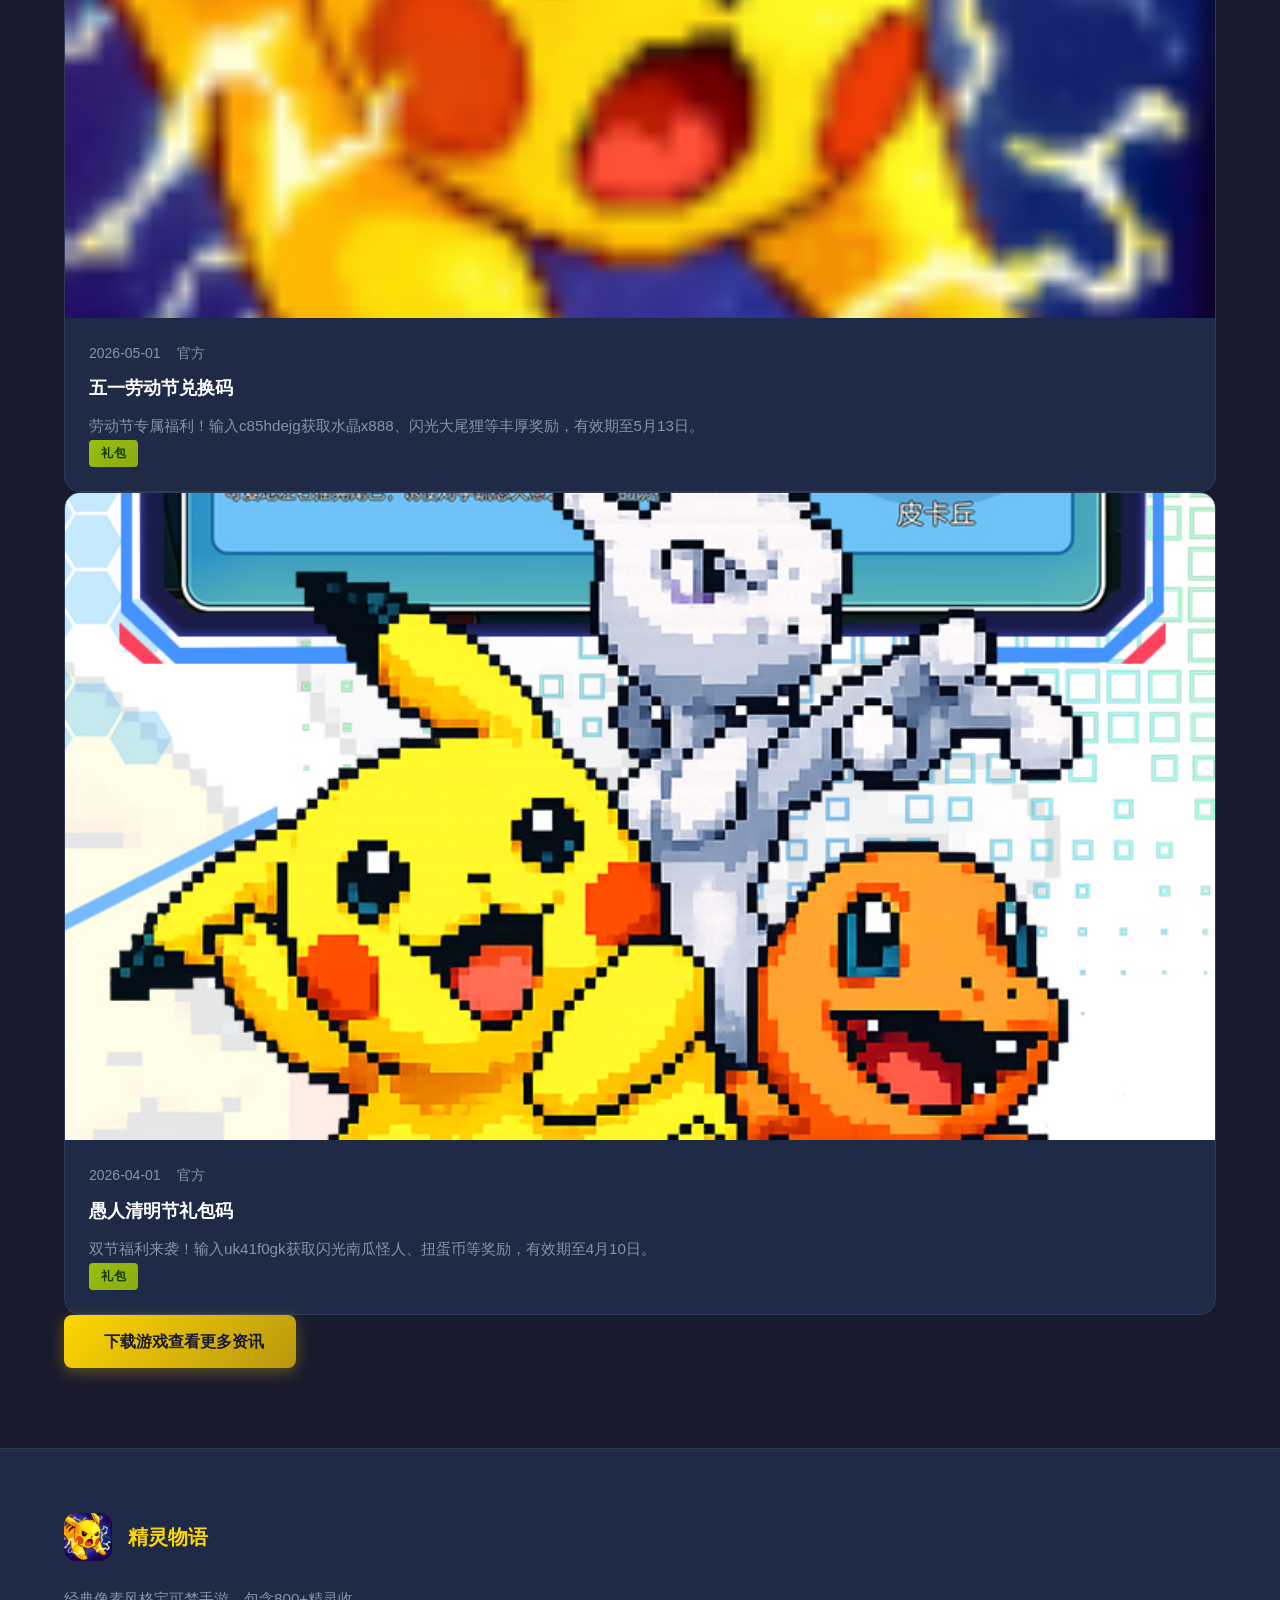
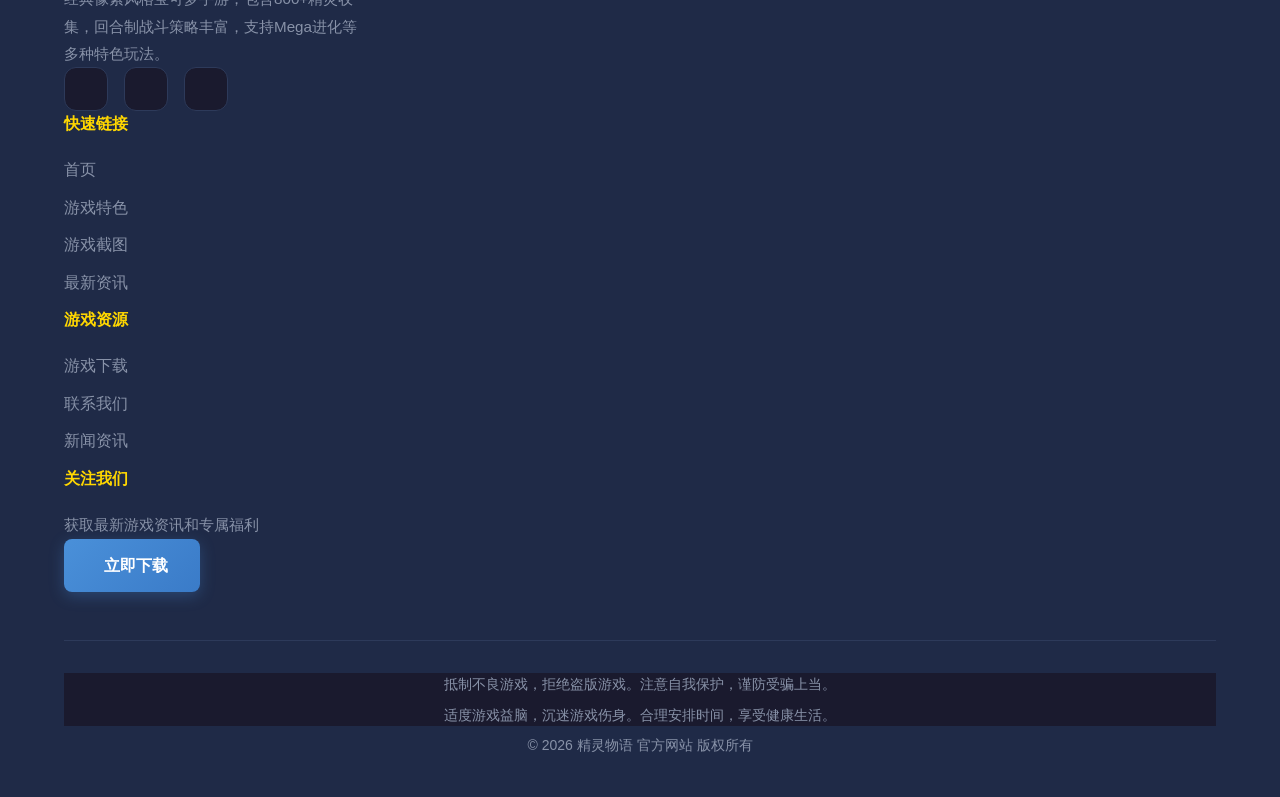
==== commit 5009f8ec: "feat: 站点错误扫描与优化 Co-authored-by: traeagent <traeagent@users.noreply.github.com>" ====
--- a/articles.html
+++ b/articles.html
@@ -63,7 +63,7 @@
             </div>
         </div>
 
-        <nav class="jlwy-mobile-menu d-lg-none" id="mobile-menu" aria-label="移动端导航">
+        <nav class="jlwy-mobile-menu d-lg-none hidden" id="mobile-menu" aria-label="移动端导航">
             <div class="d-flex flex-column gap-1">
                 <a href="index.html"><i class="fas fa-home me-2"></i>首页</a>
                 <a href="features.html"><i class="fas fa-star me-2"></i>游戏特色</a>
@@ -147,100 +147,6 @@
                         </article>
                     </div>
 
-                    <div class="col-md-6 col-lg-4 jlwy-fade-in jlwy-delay-1">
-                        <article class="jlwy-article-card" data-category="announcement">
-                            <div class="jlwy-article-image">
-                                <img src="img/2.jpg" alt="精灵物语版本更新公告" loading="lazy">
-                            </div>
-                            <div class="jlwy-article-body">
-                                <div class="jlwy-article-meta">
-                                    <span><i class="far fa-calendar me-1"></i>2026-04-15</span>
-                                    <span><i class="far fa-user me-1"></i>官方</span>
-                                </div>
-                                <h2 class="jlwy-article-title">
-                                    <a href="articles/article-20260415.html">v2.5版本更新预告</a>
-                                </h2>
-                                <p class="jlwy-article-excerpt">全新地图"星空之海"即将开放，Mega裂空座震撼登场，属性突破系统上线！</p>
-                                <span class="pixel-badge pixel-badge-accent">公告</span>
-                            </div>
-                        </article>
-                    </div>
-
-                    <div class="col-md-6 col-lg-4 jlwy-fade-in jlwy-delay-2">
-                        <article class="jlwy-article-card" data-category="guide">
-                            <div class="jlwy-article-image">
-                                <img src="img/3.jpg" alt="精灵培养攻略" loading="lazy">
-                            </div>
-                            <div class="jlwy-article-body">
-                                <div class="jlwy-article-meta">
-                                    <span><i class="far fa-calendar me-1"></i>2026-04-01</span>
-                                    <span><i class="far fa-user me-1"></i>攻略</span>
-                                </div>
-                                <h2 class="jlwy-article-title">
-                                    <a href="articles/article-20260401.html">新手必看！精灵培养全攻略</a>
-                                </h2>
-                                <p class="jlwy-article-excerpt">从零开始教你如何培养强力精灵，包括性格选择、技能搭配、个体值详解等…</p>
-                                <span class="pixel-badge pixel-badge-green">攻略</span>
-                            </div>
-                        </article>
-                    </div>
-
-                    <div class="col-md-6 col-lg-4 jlwy-fade-in jlwy-delay-3">
-                        <article class="jlwy-article-card" data-category="activity">
-                            <div class="jlwy-article-image">
-                                <img src="img/4.jpg" alt="精灵物语公会战" loading="lazy">
-                            </div>
-                            <div class="jlwy-article-body">
-                                <div class="jlwy-article-meta">
-                                    <span><i class="far fa-calendar me-1"></i>2026-03-20</span>
-                                    <span><i class="far fa-user me-1"></i>官方</span>
-                                </div>
-                                <h2 class="jlwy-article-title">
-                                    <a href="articles/article-20260320.html">公会战赛季结算公告</a>
-                                </h2>
-                                <p class="jlwy-article-excerpt">公会战第三赛季圆满结束，恭喜以下公会获得丰厚奖励，第四赛季即将开启！</p>
-                                <span class="pixel-badge pixel-badge-secondary">活动</span>
-                            </div>
-                        </article>
-                    </div>
-
-                    <div class="col-md-6 col-lg-4 jlwy-fade-in jlwy-delay-4">
-                        <article class="jlwy-article-card" data-category="announcement">
-                            <div class="jlwy-article-image">
-                                <img src="img/5.jpg" alt="精灵物语维护公告" loading="lazy">
-                            </div>
-                            <div class="jlwy-article-body">
-                                <div class="jlwy-article-meta">
-                                    <span><i class="far fa-calendar me-1"></i>2026-03-10</span>
-                                    <span><i class="far fa-user me-1"></i>官方</span>
-                                </div>
-                                <h2 class="jlwy-article-title">
-                                    <a href="articles/article-20260310.html">3月11日服务器维护通知</a>
-                                </h2>
-                                <p class="jlwy-article-excerpt">为提供更好的游戏体验，将于3月11日凌晨进行服务器维护，预计维护时长4小时。</p>
-                                <span class="pixel-badge pixel-badge-accent">公告</span>
-                            </div>
-                        </article>
-                    </div>
-
-                    <div class="col-md-6 col-lg-4 jlwy-fade-in jlwy-delay-5">
-                        <article class="jlwy-article-card" data-category="activity">
-                            <div class="jlwy-article-image">
-                                <img src="img/logo.png" alt="精灵物语节日活动" loading="lazy">
-                            </div>
-                            <div class="jlwy-article-body">
-                                <div class="jlwy-article-meta">
-                                    <span><i class="far fa-calendar me-1"></i>2026-03-01</span>
-                                    <span><i class="far fa-user me-1"></i>官方</span>
-                                </div>
-                                <h2 class="jlwy-article-title">
-                                    <a href="articles/article-20260301.html">3月节日活动预告</a>
-                                </h2>
-                                <p class="jlwy-article-excerpt">妇女节、植树节活动即将开启，限定精灵和珍贵道具等你来拿，不要错过！</p>
-                                <span class="pixel-badge pixel-badge-secondary">活动</span>
-                            </div>
-                        </article>
-                    </div>
                 </div>
 
                 <div class="text-center mt-5 jlwy-fade-in">
--- a/css/style.css
+++ b/css/style.css
@@ -117,6 +117,12 @@
     text-decoration: none;
 }
 
+.jlwy-btn-sm {
+    padding: 0.375rem 1rem;
+    font-size: 0.8rem;
+    border-radius: 6px;
+}
+
 .jlwy-btn-primary {
     background: linear-gradient(135deg, var(--jlwy-primary), var(--jlwy-primary-dark));
     color: var(--jlwy-text-dark);
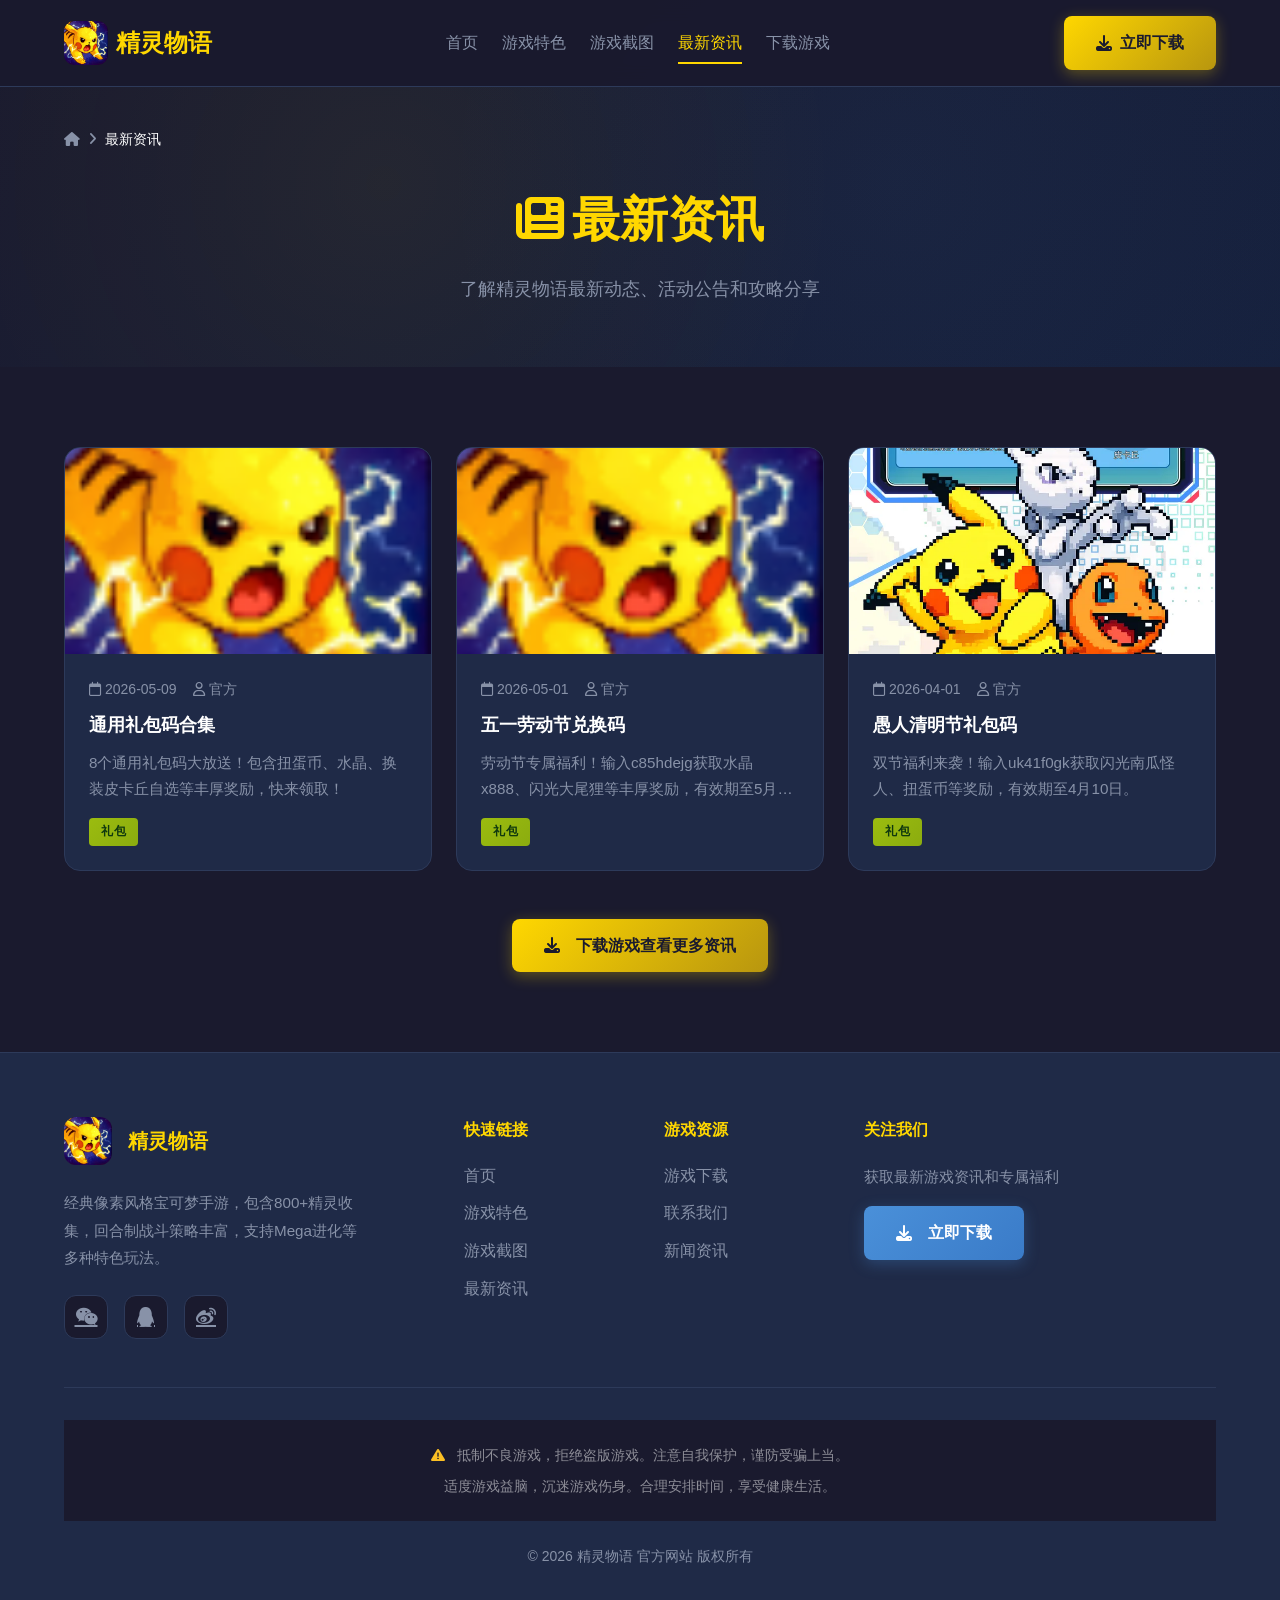
==== commit 22dd9b9d: "perf: 图片转 WebP、精简 CSS、移除未使用 JS、加缓存策略 - 5 张 720x1280 JPEG（单张 759-915KB）转 WebP，新增 360w 变体并加 srcset（约 4" ====
--- a/articles.html
+++ b/articles.html
@@ -131,7 +131,7 @@
                     <div class="col-md-6 col-lg-4 jlwy-fade-in jlwy-delay-2">
                         <article class="jlwy-article-card" data-category="gift">
                             <div class="jlwy-article-image">
-                                <img src="img/1.jpg" alt="愚人清明节礼包码" loading="lazy">
+                                <img src="img/1.webp" alt="愚人清明节礼包码" loading="lazy" srcset="img/1-360.webp 360w, img/1.webp 720w" sizes="(max-width: 576px) 92vw, 400px" decoding="async">
                             </div>
                             <div class="jlwy-article-body">
                                 <div class="jlwy-article-meta">
@@ -217,8 +217,6 @@
         <i class="fas fa-arrow-up"></i>
     </button>
 
-    <script src="assets/js/jquery-4.0.0.min.js"></script>
-    <script src="assets/bootstrap/js/bootstrap.bundle.min.js"></script>
     <script src="js/main.js"></script>
 </body>
 </html>
--- a/assets/libs/font-awesome/css/all.min.css
+++ b/assets/libs/font-awesome/css/all.min.css
@@ -0,0 +1,7 @@
+/*!
+ * Font Awesome Free 6.4.0 by @fontawesome - https://fontawesome.com
+ * License - https://fontawesome.com/license/free (Icons: CC BY 4.0, Fonts: SIL OFL 1.1, Code: MIT License)
+ * Copyright 2023 Fonticons, Inc.
+ */
+.fa{font-family:var(--fa-style-family,"Font Awesome 6 Free");font-weight:var(--fa-style,900)}.fa,.fa-brands,.fa-classic,.fa-regular,.fa-sharp,.fa-solid,.fab,.far,.fas{-moz-osx-font-smoothing:grayscale;-webkit-font-smoothing:antialiased;display:var(--fa-display,inline-block);font-style:normal;font-variant:normal;line-height:1;text-rendering:auto}.fa-classic,.fa-regular,.fa-solid,.far,.fas{font-family:"Font Awesome 6 Free"}.fa-brands,.fab{font-family:"Font Awesome 6 Brands"}.fa-1x{font-size:1em}.fa-2x{font-size:2em}.fa-3x{font-size:3em}.fa-4x{font-size:4em}.fa-5x{font-size:5em}.fa-6x{font-size:6em}.fa-7x{font-size:7em}.fa-8x{font-size:8em}.fa-9x{font-size:9em}.fa-10x{font-size:10em}.fa-2xs{font-size:.625em;line-height:.1em;vertical-align:.225em}.fa-xs{font-size:.75em;line-height:.08333em;vertical-align:.125em}.fa-sm{font-size:.875em;line-height:.07143em;vertical-align:.05357em}.fa-lg{font-size:1.25em;line-height:.05em;vertical-align:-.075em}.fa-xl{font-size:1.5em;line-height:.04167em;vertical-align:-.125em}.fa-2xl{font-size:2em;line-height:.03125em;vertical-align:-.1875em}.fa-fw{text-align:center;width:1.25em}.fa-ul{list-style-type:none;margin-left:var(--fa-li-margin,2.5em);padding-left:0}.fa-ul>li{position:relative}.fa-li{left:calc(var(--fa-li-width, 2em)*-1);position:absolute;text-align:center;width:var(--fa-li-width,2em);line-height:inherit}.fa-border{border-radius:var(--fa-border-radius,.1em);border:var(--fa-border-width,.08em) var(--fa-border-style,solid) var(--fa-border-color,#eee);padding:var(--fa-border-padding,.2em .25em .15em)}.fa-pull-left{float:left;margin-right:var(--fa-pull-margin,.3em)}.fa-pull-right{float:right;margin-left:var(--fa-pull-margin,.3em)}.fa-beat{-webkit-animation-name:fa-beat;animation-name:fa-beat;-webkit-animation-delay:var(--fa-animation-delay,0s);animation-delay:var(--fa-animation-delay,0s);-webkit-animation-direction:var(--fa-animation-direction,normal);animation-direction:var(--fa-animation-direction,normal);-webkit-animation-duration:var(--fa-animation-duration,1s);animation-duration:var(--fa-animation-duration,1s);-webkit-animation-iteration-count:var(--fa-animation-iteration-count,infinite);animation-iteration-count:var(--fa-animation-iteration-count,infinite);-webkit-animation-timing-function:var(--fa-animation-timing,ease-in-out);animation-timing-function:var(--fa-animation-timing,ease-in-out)}.fa-bounce{-webkit-animation-name:fa-bounce;animation-name:fa-bounce;-webkit-animation-delay:var(--fa-animation-delay,0s);animation-delay:var(--fa-animation-delay,0s);-webkit-animation-direction:var(--fa-animation-direction,normal);animation-direction:var(--fa-animation-direction,normal);-webkit-animation-duration:var(--fa-animation-duration,1s);animation-duration:var(--fa-animation-duration,1s);-webkit-animation-iteration-count:var(--fa-animation-iteration-count,infinite);animation-iteration-count:var(--fa-animation-iteration-count,infinite);-webkit-animation-timing-function:var(--fa-animation-timing,cubic-bezier(.28,.84,.42,1));animation-timing-function:var(--fa-animation-timing,cubic-bezier(.28,.84,.42,1))}.fa-fade{-webkit-animation-name:fa-fade;animation-name:fa-fade;-webkit-animation-iteration-count:var(--fa-animation-iteration-count,infinite);animation-iteration-count:var(--fa-animation-iteration-count,infinite);-webkit-animation-timing-function:var(--fa-animation-timing,cubic-bezier(.4,0,.6,1));animation-timing-function:var(--fa-animation-timing,cubic-bezier(.4,0,.6,1))}.fa-beat-fade,.fa-fade{-webkit-animation-delay:var(--fa-animation-delay,0s);animation-delay:var(--fa-animation-delay,0s);-webkit-animation-direction:var(--fa-animation-direction,normal);animation-direction:var(--fa-animation-direction,normal);-webkit-animation-duration:var(--fa-animation-duration,1s);animation-duration:var(--fa-animation-duration,1s)}.fa-beat-fade{-webkit-animation-name:fa-beat-fade;animation-name:fa-beat-fade;-webkit-animation-iteration-count:var(--fa-animation-iteration-count,infinite);animation-iteration-count:var(--fa-animation-iteration-count,infinite);-webkit-animation-timing-function:var(--fa-animation-timing,cubic-bezier(.4,0,.6,1));animation-timing-function:var(--fa-animation-timing,cubic-bezier(.4,0,.6,1))}.fa-flip{-webkit-animation-name:fa-flip;animation-name:fa-flip;-webkit-animation-delay:var(--fa-animation-delay,0s);animation-delay:var(--fa-animation-delay,0s);-webkit-animation-direction:var(--fa-animation-direction,normal);animation-direction:var(--fa-animation-direction,normal);-webkit-animation-duration:var(--fa-animation-duration,1s);animation-duration:var(--fa-animation-duration,1s);-webkit-animation-iteration-count:var(--fa-animation-iteration-count,infinite);animation-iteration-count:var(--fa-animation-iteration-count,infinite);-webkit-animation-timing-function:var(--fa-animation-timing,ease-in-out);animation-timing-function:var(--fa-animation-timing,ease-in-out)}.fa-shake{-webkit-animation-name:fa-shake;animation-name:fa-shake;-webkit-animation-duration:var(--fa-animation-duration,1s);animation-duration:var(--fa-animation-duration,1s);-webkit-animation-iteration-count:var(--fa-animation-iteration-count,infinite);animation-iteration-count:var(--fa-animation-iteration-count,infinite);-webkit-animation-timing-function:var(--fa-animation-timing,linear);animation-timing-function:var(--fa-animation-timing,linear)}.fa-shake,.fa-spin{-webkit-animation-delay:var(--fa-animation-delay,0s);animation-delay:var(--fa-animation-delay,0s);-webkit-animation-direction:var(--fa-animation-direction,normal);animation-direction:var(--fa-animation-direction,normal)}.fa-spin{-webkit-animation-name:fa-spin;animation-name:fa-spin;-webkit-animation-duration:var(--fa-animation-duration,2s);animation-duration:var(--fa-animation-duration,2s);-webkit-animation-iteration-count:var(--fa-animation-iteration-count,infinite);animation-iteration-count:var(--fa-animation-iteration-count,infinite);-webkit-animation-timing-function:var(--fa-animation-timing,linear);animation-timing-function:var(--fa-animation-timing,linear)}.fa-spin-reverse{--fa-animation-direction:reverse}.fa-pulse,.fa-spin-pulse{-webkit-animation-name:fa-spin;animation-name:fa-spin;-webkit-animation-direction:var(--fa-animation-direction,normal);animation-direction:var(--fa-animation-direction,normal);-webkit-animation-duration:var(--fa-animation-duration,1s);animation-duration:var(--fa-animation-duration,1s);-webkit-animation-iteration-count:var(--fa-animation-iteration-count,infinite);animation-iteration-count:var(--fa-animation-iteration-count,infinite);-webkit-animation-timing-function:var(--fa-animation-timing,steps(8));animation-timing-function:var(--fa-animation-timing,steps(8))}@media (prefers-reduced-motion:reduce){.fa-beat,.fa-beat-fade,.fa-bounce,.fa-fade,.fa-flip,.fa-pulse,.fa-shake,.fa-spin,.fa-spin-pulse{-webkit-animation-delay:-1ms;animation-delay:-1ms;-webkit-animation-duration:1ms;animation-duration:1ms;-webkit-animation-iteration-count:1;animation-iteration-count:1;-webkit-transition-delay:0s;transition-delay:0s;-webkit-transition-duration:0s;transition-duration:0s}}@-webkit-keyframes fa-beat{0%,90%{-webkit-transform:scale(1);transform:scale(1)}45%{-webkit-transform:scale(var(--fa-beat-scale,1.25));transform:scale(var(--fa-beat-scale,1.25))}}@keyframes fa-beat{0%,90%{-webkit-transform:scale(1);transform:scale(1)}45%{-webkit-transform:scale(var(--fa-beat-scale,1.25));transform:scale(var(--fa-beat-scale,1.25))}}@-webkit-keyframes fa-bounce{0%{-webkit-transform:scale(1) translateY(0);transform:scale(1) translateY(0)}10%{-webkit-transform:scale(var(--fa-bounce-start-scale-x,1.1),var(--fa-bounce-start-scale-y,.9)) translateY(0);transform:scale(var(--fa-bounce-start-scale-x,1.1),var(--fa-bounce-start-scale-y,.9)) translateY(0)}30%{-webkit-transform:scale(var(--fa-bounce-jump-scale-x,.9),var(--fa-bounce-jump-scale-y,1.1)) translateY(var(--fa-bounce-height,-.5em));transform:scale(var(--fa-bounce-jump-scale-x,.9),var(--fa-bounce-jump-scale-y,1.1)) translateY(var(--fa-bounce-height,-.5em))}50%{-webkit-transform:scale(var(--fa-bounce-land-scale-x,1.05),var(--fa-bounce-land-scale-y,.95)) translateY(0);transform:scale(var(--fa-bounce-land-scale-x,1.05),var(--fa-bounce-land-scale-y,.95)) translateY(0)}57%{-webkit-transform:scale(1) translateY(var(--fa-bounce-rebound,-.125em));transform:scale(1) translateY(var(--fa-bounce-rebound,-.125em))}64%{-webkit-transform:scale(1) translateY(0);transform:scale(1) translateY(0)}to{-webkit-transform:scale(1) translateY(0);transform:scale(1) translateY(0)}}@keyframes fa-bounce{0%{-webkit-transform:scale(1) translateY(0);transform:scale(1) translateY(0)}10%{-webkit-transform:scale(var(--fa-bounce-start-scale-x,1.1),var(--fa-bounce-start-scale-y,.9)) translateY(0);transform:scale(var(--fa-bounce-start-scale-x,1.1),var(--fa-bounce-start-scale-y,.9)) translateY(0)}30%{-webkit-transform:scale(var(--fa-bounce-jump-scale-x,.9),var(--fa-bounce-jump-scale-y,1.1)) translateY(var(--fa-bounce-height,-.5em));transform:scale(var(--fa-bounce-jump-scale-x,.9),var(--fa-bounce-jump-scale-y,1.1)) translateY(var(--fa-bounce-height,-.5em))}50%{-webkit-transform:scale(var(--fa-bounce-land-scale-x,1.05),var(--fa-bounce-land-scale-y,.95)) translateY(0);transform:scale(var(--fa-bounce-land-scale-x,1.05),var(--fa-bounce-land-scale-y,.95)) translateY(0)}57%{-webkit-transform:scale(1) translateY(var(--fa-bounce-rebound,-.125em));transform:scale(1) translateY(var(--fa-bounce-rebound,-.125em))}64%{-webkit-transform:scale(1) translateY(0);transform:scale(1) translateY(0)}to{-webkit-transform:scale(1) translateY(0);transform:scale(1) translateY(0)}}@-webkit-keyframes fa-fade{50%{opacity:var(--fa-fade-opacity,.4)}}@keyframes fa-fade{50%{opacity:var(--fa-fade-opacity,.4)}}@-webkit-keyframes fa-beat-fade{0%,to{opacity:var(--fa-beat-fade-opacity,.4);-webkit-transform:scale(1);transform:scale(1)}50%{opacity:1;-webkit-transform:scale(var(--fa-beat-fade-scale,1.125));transform:scale(var(--fa-beat-fade-scale,1.125))}}@keyframes fa-beat-fade{0%,to{opacity:var(--fa-beat-fade-opacity,.4);-webkit-transform:scale(1);transform:scale(1)}50%{opacity:1;-webkit-transform:scale(var(--fa-beat-fade-scale,1.125));transform:scale(var(--fa-beat-fade-scale,1.125))}}@-webkit-keyframes fa-flip{50%{-webkit-transform:rotate3d(var(--fa-flip-x,0),var(--fa-flip-y,1),var(--fa-flip-z,0),var(--fa-flip-angle,-180deg));transform:rotate3d(var(--fa-flip-x,0),var(--fa-flip-y,1),var(--fa-flip-z,0),var(--fa-flip-angle,-180deg))}}@keyframes fa-flip{50%{-webkit-transform:rotate3d(var(--fa-flip-x,0),var(--fa-flip-y,1),var(--fa-flip-z,0),var(--fa-flip-angle,-180deg));transform:rotate3d(var(--fa-flip-x,0),var(--fa-flip-y,1),var(--fa-flip-z,0),var(--fa-flip-angle,-180deg))}}@-webkit-keyframes fa-shake{0%{-webkit-transform:rotate(-15deg);transform:rotate(-15deg)}4%{-webkit-transform:rotate(15deg);transform:rotate(15deg)}8%,24%{-webkit-transform:rotate(-18deg);transform:rotate(-18deg)}12%,28%{-webkit-transform:rotate(18deg);transform:rotate(18deg)}16%{-webkit-transform:rotate(-22deg);transform:rotate(-22deg)}20%{-webkit-transform:rotate(22deg);transform:rotate(22deg)}32%{-webkit-transform:rotate(-12deg);transform:rotate(-12deg)}36%{-webkit-transform:rotate(12deg);transform:rotate(12deg)}40%,to{-webkit-transform:rotate(0deg);transform:rotate(0deg)}}@keyframes fa-shake{0%{-webkit-transform:rotate(-15deg);transform:rotate(-15deg)}4%{-webkit-transform:rotate(15deg);transform:rotate(15deg)}8%,24%{-webkit-transform:rotate(-18deg);transform:rotate(-18deg)}12%,28%{-webkit-transform:rotate(18deg);transform:rotate(18deg)}16%{-webkit-transform:rotate(-22deg);transform:rotate(-22deg)}20%{-webkit-transform:rotate(22deg);transform:rotate(22deg)}32%{-webkit-transform:rotate(-12deg);transform:rotate(-12deg)}36%{-webkit-transform:rotate(12deg);transform:rotate(12deg)}40%,to{-webkit-transform:rotate(0deg);transform:rotate(0deg)}}@-webkit-keyframes fa-spin{0%{-webkit-transform:rotate(0deg);transform:rotate(0deg)}to{-webkit-transform:rotate(1turn);transform:rotate(1turn)}}@keyframes fa-spin{0%{-webkit-transform:rotate(0deg);transform:rotate(0deg)}to{-webkit-transform:rotate(1turn);transform:rotate(1turn)}}.fa-rotate-90{-webkit-transform:rotate(90deg);transform:rotate(90deg)}.fa-rotate-180{-webkit-transform:rotate(180deg);transform:rotate(180deg)}.fa-rotate-270{-webkit-transform:rotate(270deg);transform:rotate(270deg)}.fa-flip-horizontal{-webkit-transform:scaleX(-1);transform:scaleX(-1)}.fa-flip-vertical{-webkit-transform:scaleY(-1);transform:scaleY(-1)}.fa-flip-both,.fa-flip-horizontal.fa-flip-vertical{-webkit-transform:scale(-1);transform:scale(-1)}.fa-rotate-by{-webkit-transform:rotate(var(--fa-rotate-angle,none));transform:rotate(var(--fa-rotate-angle,none))}.fa-stack{display:inline-block;height:2em;line-height:2em;position:relative;vertical-align:middle;width:2.5em}.fa-stack-1x,.fa-stack-2x{left:0;position:absolute;text-align:center;width:100%;z-index:var(--fa-stack-z-index,auto)}.fa-stack-1x{line-height:inherit}.fa-stack-2x{font-size:2em}.fa-inverse{color:var(--fa-inverse,#fff)}.fa-paw:before{content:"\f1b0"}.fa-bars:before,.fa-navicon:before{content:"\f0c9"}.fa-gamepad:before{content:"\f11b"}.fa-users:before{content:"\f0c0"}.fa-angle-right:before{content:"\f105"}.fa-user:before{content:"\f007"}.fa-ban:before,.fa-cancel:before{content:"\f05e"}.fa-star:before{content:"\f005"}.fa-fire:before{content:"\f06d"}.fa-headset:before{content:"\f590"}.fa-gem:before{content:"\f3a5"}.fa-check-circle:before,.fa-circle-check:before{content:"\f058"}.fa-shield-alt:before,.fa-shield-halved:before{content:"\f3ed"}.fa-newspaper:before{content:"\f1ea"}.fa-mobile-alt:before,.fa-mobile-screen-button:before{content:"\f3cd"}.fa-circle-question:before,.fa-question-circle:before{content:"\f059"}.fa-envelope:before{content:"\f0e0"}.fa-circle-info:before,.fa-info-circle:before{content:"\f05a"}.fa-clock-four:before,.fa-clock:before{content:"\f017"}.fa-images:before{content:"\f302"}.fa-download:before{content:"\f019"}.fa-home-alt:before,.fa-home-lg-alt:before,.fa-home:before,.fa-house:before{content:"\f015"}.fa-bolt:before,.fa-zap:before{content:"\f0e7"}.fa-arrow-up:before{content:"\f062"}.fa-close:before,.fa-multiply:before,.fa-remove:before,.fa-times:before,.fa-xmark:before{content:"\f00d"}.fa-map:before{content:"\f279"}.fa-trophy:before{content:"\f091"}.fa-calendar:before{content:"\f133"}.fa-check:before{content:"\f00c"}.fa-exclamation-triangle:before,.fa-triangle-exclamation:before,.fa-warning:before{content:"\f071"}.fa-paper-plane:before{content:"\f1d8"}.fa-magnifying-glass-plus:before,.fa-search-plus:before{content:"\f00e"}
+.fa-sr-only,.fa-sr-only-focusable:not(:focus),.sr-only,.sr-only-focusable:not(:focus){position:absolute;width:1px;height:1px;padding:0;margin:-1px;overflow:hidden;clip:rect(0,0,0,0);white-space:nowrap;border-width:0}:host,:root{--fa-style-family-brands:"Font Awesome 6 Brands";--fa-font-brands:normal 400 1em/1 "Font Awesome 6 Brands"}@font-face{font-family:"Font Awesome 6 Brands";font-style:normal;font-weight:400;font-display:swap;src:url(../webfonts/fa-brands-400.woff2) format("woff2"),url(../webfonts/fa-brands-400.ttf) format("truetype")}.fa-brands,.fab{font-weight:400}.fa-qq:before{content:"\f1d6"}.fa-weixin:before{content:"\f1d7"}.fa-weibo:before{content:"\f18a"}.fa-apple:before{content:"\f179"}.fa-android:before{content:"\f17b"}:host,:root{--fa-font-regular:normal 400 1em/1 "Font Awesome 6 Free"}@font-face{font-family:"Font Awesome 6 Free";font-style:normal;font-weight:400;font-display:swap;src:url(../webfonts/fa-regular-400.woff2) format("woff2"),url(../webfonts/fa-regular-400.ttf) format("truetype")}.fa-regular,.far{font-weight:400}:host,:root{--fa-style-family-classic:"Font Awesome 6 Free";--fa-font-solid:normal 900 1em/1 "Font Awesome 6 Free"}@font-face{font-family:"Font Awesome 6 Free";font-style:normal;font-weight:900;font-display:swap;src:url(../webfonts/fa-solid-900.woff2) format("woff2"),url(../webfonts/fa-solid-900.ttf) format("truetype")}.fa-solid,.fas{font-weight:900}@font-face{font-family:"Font Awesome 5 Brands";font-display:swap;font-weight:400;src:url(../webfonts/fa-brands-400.woff2) format("woff2"),url(../webfonts/fa-brands-400.ttf) format("truetype")}@font-face{font-family:"Font Awesome 5 Free";font-display:swap;font-weight:900;src:url(../webfonts/fa-solid-900.woff2) format("woff2"),url(../webfonts/fa-solid-900.ttf) format("truetype")}@font-face{font-family:"Font Awesome 5 Free";font-display:swap;font-weight:400;src:url(../webfonts/fa-regular-400.woff2) format("woff2"),url(../webfonts/fa-regular-400.ttf) format("truetype")}@font-face{font-family:"FontAwesome";font-display:swap;src:url(../webfonts/fa-solid-900.woff2) format("woff2"),url(../webfonts/fa-solid-900.ttf) format("truetype")}@font-face{font-family:"FontAwesome";font-display:swap;src:url(../webfonts/fa-brands-400.woff2) format("woff2"),url(../webfonts/fa-brands-400.ttf) format("truetype")}@font-face{font-family:"FontAwesome";font-display:swap;src:url(../webfonts/fa-regular-400.woff2) format("woff2"),url(../webfonts/fa-regular-400.ttf) format("truetype");unicode-range:u+f003,u+f006,u+f014,u+f016-f017,u+f01a-f01b,u+f01d,u+f022,u+f03e,u+f044,u+f046,u+f05c-f05d,u+f06e,u+f070,u+f087-f088,u+f08a,u+f094,u+f096-f097,u+f09d,u+f0a0,u+f0a2,u+f0a4-f0a7,u+f0c5,u+f0c7,u+f0e5-f0e6,u+f0eb,u+f0f6-f0f8,u+f10c,u+f114-f115,u+f118-f11a,u+f11c-f11d,u+f133,u+f147,u+f14e,u+f150-f152,u+f185-f186,u+f18e,u+f190-f192,u+f196,u+f1c1-f1c9,u+f1d9,u+f1db,u+f1e3,u+f1ea,u+f1f7,u+f1f9,u+f20a,u+f247-f248,u+f24a,u+f24d,u+f255-f25b,u+f25d,u+f271-f274,u+f278,u+f27b,u+f28c,u+f28e,u+f29c,u+f2b5,u+f2b7,u+f2ba,u+f2bc,u+f2be,u+f2c0-f2c1,u+f2c3,u+f2d0,u+f2d2,u+f2d4,u+f2dc}@font-face{font-family:"FontAwesome";font-display:swap;src:url(../webfonts/fa-v4compatibility.woff2) format("woff2"),url(../webfonts/fa-v4compatibility.ttf) format("truetype");unicode-range:u+f041,u+f047,u+f065-f066,u+f07d-f07e,u+f080,u+f08b,u+f08e,u+f090,u+f09a,u+f0ac,u+f0ae,u+f0b2,u+f0d0,u+f0d6,u+f0e4,u+f0ec,u+f10a-f10b,u+f123,u+f13e,u+f148-f149,u+f14c,u+f156,u+f15e,u+f160-f161,u+f163,u+f175-f178,u+f195,u+f1f8,u+f219,u+f27a}
